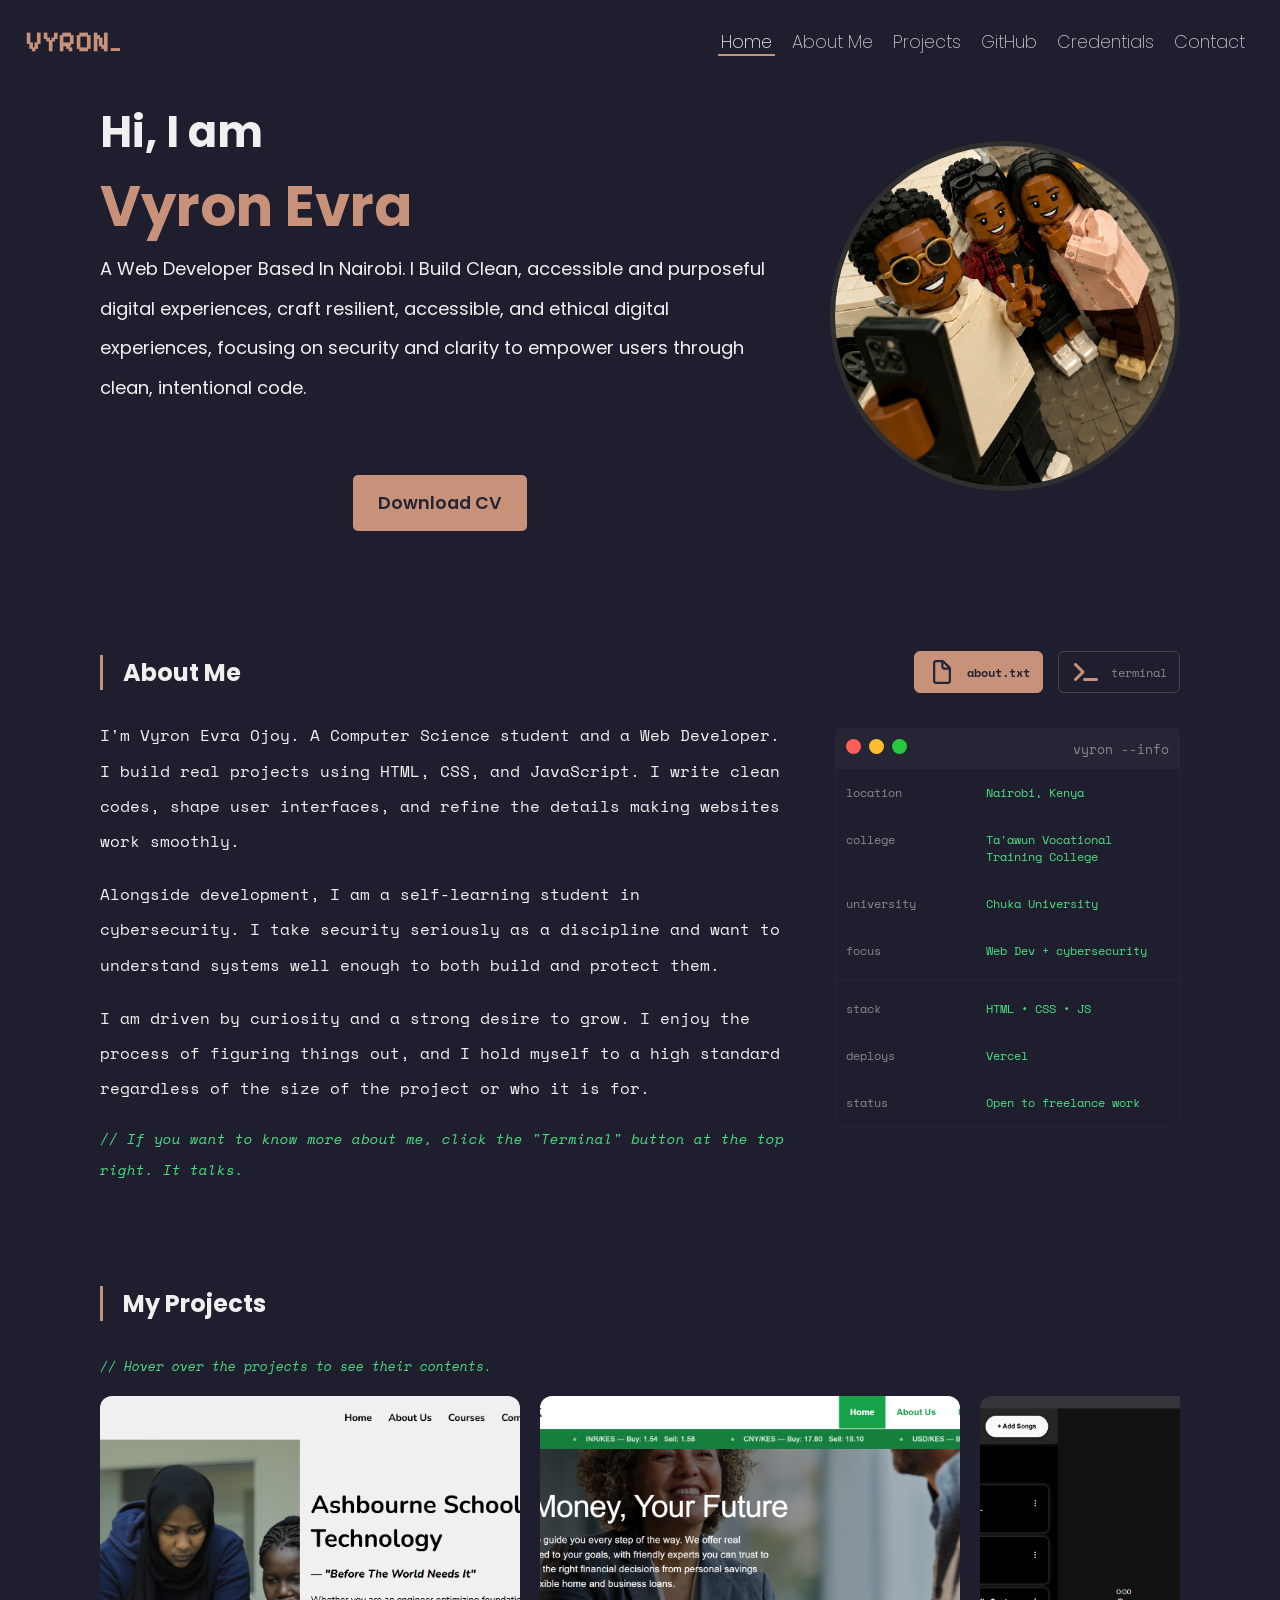
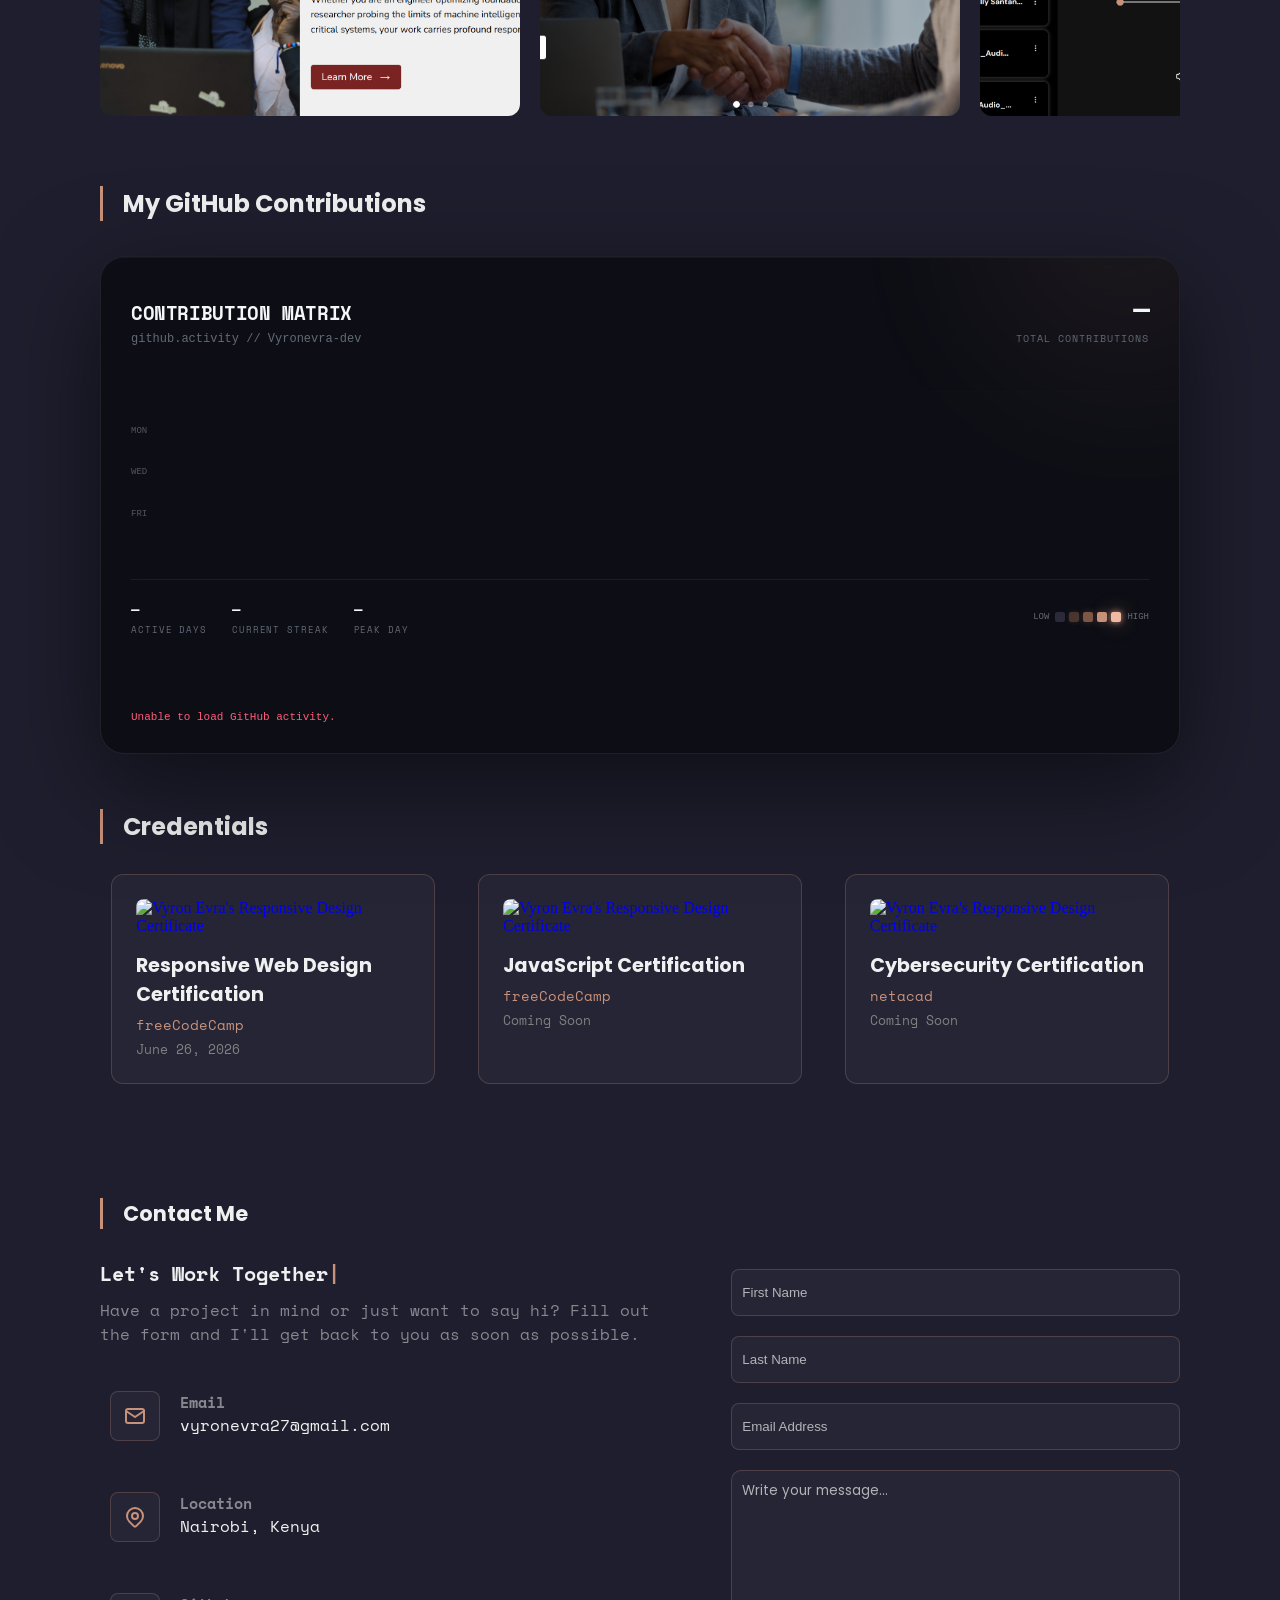
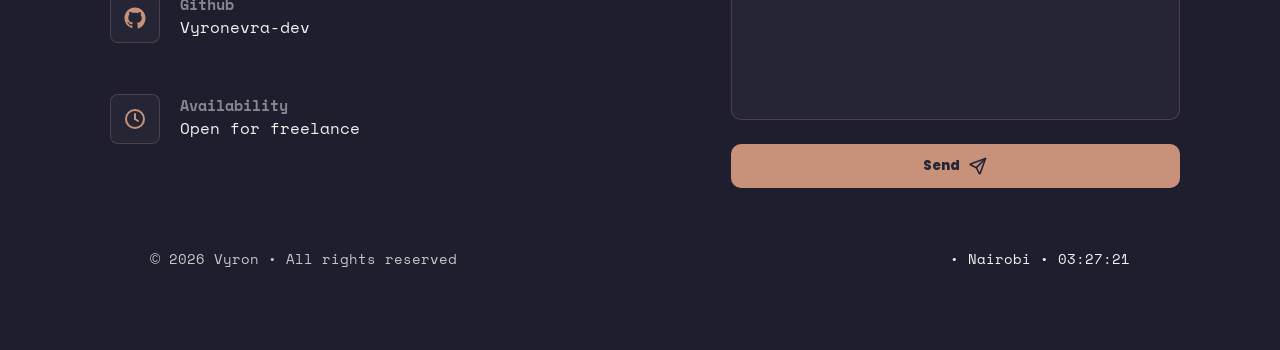
==== index.html @ bd8bfc99 "feat: added image for seed" ====
<!DOCTYPE html>
<html lang="en">
<head>
    <meta charset="UTF-8">
    <meta name="viewport" content="width=device-width, initial-scale=1.0">
    <meta name="description" content="Vyron Evra - Web Developer Based In Nairobi. I Build Clean, accessible and purposeful digital experiences.">
    <meta name="author" content="Vyron Evra">
    <title>VYRON EVRA OJOY</title>
    <link rel="stylesheet" href="styles.css">
    <link rel="stylesheet" href="https://fonts.googleapis.com/css2?family=Inter:wght@400;700&family=Poppins:wght@400;600;700&display=swap">
    <link rel="stylesheet" href="https://fonts.googleapis.com/css2?family=Inter:ital,opsz,wght@0,14..32,100..900;1,14..32,100..900&display=swap">
    <link rel="preconnect" href="https://fonts.googleapis.com">
    <link rel="preconnect" href="https://fonts.gstatic.com" crossorigin>
    <link href="https://fonts.googleapis.com/css2?family=Space+Mono:ital,wght@0,400;0,700;1,400;1,700&display=swap" rel="stylesheet">
    <link rel="preconnect" href="https://fonts.googleapis.com">
    <link rel="preconnect" href="https://fonts.gstatic.com" crossorigin>
    <link href="https://fonts.googleapis.com/css2?family=Montez&display=swap" rel="stylesheet">
    <link rel="preconnect" href="https://fonts.googleapis.com">
    <link rel="preconnect" href="https://fonts.gstatic.com" crossorigin>
    <link href="https://fonts.googleapis.com/css2?family=Pixelify+Sans:wght@400..700&display=swap" rel="stylesheet">

    <!-- Favicon.io image -->
    <link rel="apple-touch-icon" sizes="180x180" href="/apple-touch-icon.png">
    <link rel="icon" type="image/png" sizes="32x32" href="favicon-32x32.png">
    <link rel="icon" type="image/png" sizes="16x16" href="favicon-16x16.png">
    <link rel="manifest" href="/site.webmanifest">

    <!-- Top Bar color for moblie phones -->
    <meta name="theme-color" content="#1e1e2e">
    <meta name="msapplication-navbutton-color" content="#1e1e2e">
    <meta name="apple-mobile-web-app-capable" content="yes">
    <meta name="apple-mobile-web-app-status-bar-style" content="black">

    <!--Cards Previews-->
    <meta name="twitter:card" content="summary_large_image">
    <meta name="twitter:title" content="VYRON EVRA OJOY">
    <meta name="twitter:description" content="Vyron Evra Ojoy - Web Developer Based In Nairobi. I Build Clean, accessible and purposeful digital experiences.">
    <meta name="twitter:image" content="images/TWITTER_CARD.png">
    <meta property="og:title" content="VYRON EVRA OJOY">
    <meta property="og:description" content="Vyron Evra Ojoy - Web Developer Based In Nairobi. I Build Clean, accessible and purposeful digital experiences.">
    <meta property="og:image" content="images/TWITTER_CARD.png">
    <meta property="og:url" content="https://vyronevra.vercel.app">
    
    <!--Google Search Console-->
    <meta name="google-site-verification" content="yEJsl1r-T3qTux6mqNnXMrzdMZJDlEPQ63ahXtO_w8s" />
</head>
<body>

    <div id="loader">
        <div class="spinner"></div>
    </div>

    <!-- Toast Notification -->
    <div class="toast" id="toast">
        <span id="toastMsg">Message sent!</span>
    </div>

    <div class="cursor-ring" id="cursorRing"></div>

    <header>
        <div class="nav">
            <div class="left">
            <h1>Vyron<span>_</span></h1>
            </div>
            
            <button type="button" class="burger" id="burger" aria-label="Toggle navigation" aria-expanded="false">
                <span></span>
                <span></span>
                <span></span>
            </button>

            <div class="right">
            <ul class="nav-links" id="navLinks">
                <li><a href="#home" draggable="false">Home</a></li>
                <li><a href="#about" draggable="false">About Me</a></li>
                <li><a href="#projects" draggable="false">Projects</a></li>
                <li><a href="#github-contribution" draggable="false">GitHub</a></li>
                <li><a href="#certificates" draggable="false">Credentials</a></li>
                <li><a href="#contact" draggable="false">Contact</a></li>
            </ul>
            </div>
        </div>
    </header>

    <section id="home">
        <div class="hero">
            <div>
                <h2>Hi, I am <br><span>Vyron Evra</span></h2>
                <p>A Web Developer Based In Nairobi. I Build Clean, accessible and purposeful digital experiences, craft resilient, accessible, and ethical digital experiences, focusing on security and clarity to empower users through clean, intentional code.</p>
                <a href="vyronevraCV.pdf" download="vyronevraCV" class="hero-button">Download CV</a>
            </div>

            <div>
                <img src="images/LEGO_PFP.png" alt="Vyron Evra" draggable="false">
            </div>
        </div>
    </section>

    <section id="about">

        <div class="about-top">
            <h2>About Me</h2>
            <div class="about-tabs">
                <button class="tab-btn active" onclick="switchView('txt', this)"><svg xmlns="http://www.w3.org/2000/svg" viewBox="0 0 640 640"><!--!Font Awesome Free v7.3.1 by @fontawesome - https://fontawesome.com License - https://fontawesome.com/license/free Copyright 2026 Fonticons, Inc.--><path fill="#f0f0f0" d="M304 112L192 112C183.2 112 176 119.2 176 128L176 512C176 520.8 183.2 528 192 528L448 528C456.8 528 464 520.8 464 512L464 272L376 272C336.2 272 304 239.8 304 200L304 112zM444.1 224L352 131.9L352 200C352 213.3 362.7 224 376 224L444.1 224zM128 128C128 92.7 156.7 64 192 64L325.5 64C342.5 64 358.8 70.7 370.8 82.7L493.3 205.3C505.3 217.3 512 233.6 512 250.6L512 512C512 547.3 483.3 576 448 576L192 576C156.7 576 128 547.3 128 512L128 128z"/></svg><span>about.txt</span></button>
                <button class="tab-btn" onclick="switchView('terminal', this)"><svg xmlns="http://www.w3.org/2000/svg" viewBox="0 0 640 640"><path fill="#f0f0f0" d="M73.4 182.6C60.9 170.1 60.9 149.8 73.4 137.3C85.9 124.8 106.2 124.8 118.7 137.3L278.7 297.3C291.2 309.8 291.2 330.1 278.7 342.6L118.7 502.6C106.2 515.1 85.9 515.1 73.4 502.6C60.9 490.1 60.9 469.8 73.4 457.3L210.7 320L73.4 182.6zM288 448L544 448C561.7 448 576 462.3 576 480C576 497.7 561.7 512 544 512L288 512C270.3 512 256 497.7 256 480C256 462.3 270.3 448 288 448z"/></svg><span>terminal</span></button>
            </div>
        </div>

        <div class="about-wrap">
            <div class="panel" id="txt">
                <p>I'm Vyron Evra Ojoy. A Computer Science student and a Web Developer. I build real projects using HTML, CSS, and JavaScript. I write clean codes, shape user interfaces, and refine the details making websites work smoothly.</p>
                <br>
                <p>Alongside development, I am a self-learning student in cybersecurity. I take security seriously as a discipline and want to understand systems well enough to both build and protect them.</p>
                <br>
                <p>I am driven by curiosity and a strong desire to grow. I enjoy the process of figuring things out, and I hold myself to a high standard regardless of the size of the project or who it is for.</p>
                <br>
                <p class="terminal-advert">// If you want to know more about me, click the "Terminal" button at the top right. It talks.</p>
            </div>
            
            <div class="panel hidden" id="terminal">
                <div class="terminal-head">
                    <div class="terminal-apple-navigator">
                        <span></span>
                        <span></span>
                        <span></span>
                    </div>
                    <div class="terminal-name">
                        <span>--vyron@nairobi</span>
                    </div>
                </div>
                <div class="terminal-body">
                    <p class="term-welcome">Welcome to vyron@nairobi ~</p>
                    <p class="term-hint">Type 'help' to see available commands.</p>
                    <div id="term-output"></div>
                    <div class="term-input-row">
                        <span class="term-prompt">vyron@nairobi ~ $</span>
                        <input type="text" id="termInput" autocomplete="off" spellcheck="false" />
                    </div>
                </div>
            </div>

            <div class="about-window">
        
                <div class="about-header">
                    <div class="about-apple-navigator">
                        <span></span>
                        <span></span>
                        <span></span>
                    </div>
                    <div class="about-header-txt">
                        <span>vyron --info</span>
                    </div>
                </div>

                <div class="about-table">
                    <div class="row">
                        <span class="label">location</span>
                        <span class="value">Nairobi, Kenya</span>
                    </div>

                    <div class="row">
                        <span class="label">college</span>
                        <span class="value">Ta'awun Vocational Training College</span>
                    </div>

                    <div class="row">
                        <span class="label">university</span>
                        <span class="value">Chuka University</span>
                    </div>

                    <div class="row">
                        <span class="label">focus</span>
                        <span class="value">Web Dev + cybersecurity</span>
                    </div>

                    <div class="row">
                        <span class="label">stack</span>
                        <span class="value">HTML • CSS • JS </span>
                    </div>

                    <div class="row">
                        <span class="label">deploys</span>
                        <span class="value">Vercel</span>
                    </div>

                    <div class="row">
                        <span class="label">status</span>
                        <span class="value">Open to freelance work</span>
                    </div>
            
            </div>
        </div>
        </div>
    </section>

    <section id="projects">
        <h2>My Projects</h2>
        <p id="mobiles-show">// Scroll horizontally to see more projects.</p>
        <p id="desktop-msg">// Hover over the projects to see their contents.</p>

        <div class="marquee-wrapper">
            <div class="marquee-track">
                <div class="project-card">
                    <img src="images/ASHBOURNE.png" alt="Asbhourne School of Technology" loading="lazy">
                    <div class="project-overlay">
                        <h3>Asbhourne School of Technology</h3>
                        <p>Built a fictional academia site with timeline components and responsive layouts.</p>
                        <div class="project-link">
                            <a href="https://ashbourneschool.vercel.app/" target="_blank" rel="noopener noreferrer"><span>Live Project</span><svg xmlns="http://www.w3.org/2000/svg" viewBox="0 0 120 60" fill="none" stroke="#252535" stroke-width="9" stroke-linecap="round" stroke-linejoin="round"><path d="M48 10H32a22 22 0 0 0 0 44h16"/><path d="M72 10h16a22 22 0 0 1 0 44H72"/><path d="M40 30h40"/></svg></a>
                            <a href="https://github.com/Vyronevra-dev/Ashbourne-School-of-Technology"><span>GitHub Repo</span><svg xmlns="http://www.w3.org/2000/svg" viewBox="0 0 24 24" fill="#C8917A" aria-hidden="true" ><path d="M12 .5C5.65.5.5 5.65.5 12A11.5 11.5 0 0 0 8.37 22.92c.58.11.79-.25.79-.56v-2.17c-3.2.7-3.87-1.36-3.87-1.36-.52-1.33-1.28-1.68-1.28-1.68-1.05-.72.08-.71.08-.71 1.16.08 1.77 1.19 1.77 1.19 1.03 1.77 2.7 1.26 3.36.96.1-.75.4-1.26.73-1.55-2.55-.29-5.23-1.28-5.23-5.69 0-1.26.45-2.29 1.19-3.1-.12-.29-.52-1.47.11-3.07 0 0 .97-.31 3.17 1.18A10.98 10.98 0 0 1 12 6.35c.98 0 1.97.13 2.89.39 2.2-1.49 3.17-1.18 3.17-1.18.63 1.6.23 2.78.11 3.07.74.81 1.19 1.84 1.19 3.1 0 4.42-2.69 5.4-5.25 5.68.41.36.78 1.08.78 2.18v3.23c0 .31.21.68.8.56A11.5 11.5 0 0 0 23.5 12C23.5 5.65 18.35.5 12 .5Z"/></svg></a>
                        </div>
                    </div>
                </div>

                <div class="project-card">
                    <img src="images/MJAMAA-BANK.png" alt="Mjamaa Bank" loading="lazy">
                    <div class="project-overlay">
                        <h3>Mjamaa Bank</h3>
                        <p>Built a fictional official bank website with modern layouts and multi-pages.</p>
                        <div class="project-link">
                            <a href="https://mjamaa-bank.vercel.app/" target="_blank" rel="noopener noreferrer"><span>Live Project</span><svg xmlns="http://www.w3.org/2000/svg" viewBox="0 0 120 60" fill="none" stroke="#252535" stroke-width="9" stroke-linecap="round" stroke-linejoin="round"><path d="M48 10H32a22 22 0 0 0 0 44h16"/><path d="M72 10h16a22 22 0 0 1 0 44H72"/><path d="M40 30h40"/></svg></a>
                            <a href="https://github.com/Vyronevra-dev/mjamaa-bank"><span>GitHub Repo</span><svg xmlns="http://www.w3.org/2000/svg" viewBox="0 0 24 24" fill="#C8917A" aria-hidden="true" ><path d="M12 .5C5.65.5.5 5.65.5 12A11.5 11.5 0 0 0 8.37 22.92c.58.11.79-.25.79-.56v-2.17c-3.2.7-3.87-1.36-3.87-1.36-.52-1.33-1.28-1.68-1.28-1.68-1.05-.72.08-.71.08-.71 1.16.08 1.77 1.19 1.77 1.19 1.03 1.77 2.7 1.26 3.36.96.1-.75.4-1.26.73-1.55-2.55-.29-5.23-1.28-5.23-5.69 0-1.26.45-2.29 1.19-3.1-.12-.29-.52-1.47.11-3.07 0 0 .97-.31 3.17 1.18A10.98 10.98 0 0 1 12 6.35c.98 0 1.97.13 2.89.39 2.2-1.49 3.17-1.18 3.17-1.18.63 1.6.23 2.78.11 3.07.74.81 1.19 1.84 1.19 3.1 0 4.42-2.69 5.4-5.25 5.68.41.36.78 1.08.78 2.18v3.23c0 .31.21.68.8.56A11.5 11.5 0 0 0 23.5 12C23.5 5.65 18.35.5 12 .5Z"/></svg></a>
                        </div>
                    </div>
                </div>

                <div class="project-card">
                    <img src="images/MELOFLIX.png" alt="Meloflix Music App" loading="lazy">
                    <div class="project-overlay">
                        <h3>Meloflix Music App</h3>
                        <p>Build a PWA music app that gets songs locally in your device and plays them.</p>
                        <div class="project-link">
                            <a href="https://meloflix.vercel.app/" target="_blank" rel="noopener noreferrer"><span>Live Project</span><svg xmlns="http://www.w3.org/2000/svg" viewBox="0 0 120 60" fill="none" stroke="#252535" stroke-width="9" stroke-linecap="round" stroke-linejoin="round"><path d="M48 10H32a22 22 0 0 0 0 44h16"/><path d="M72 10h16a22 22 0 0 1 0 44H72"/><path d="M40 30h40"/></svg></a>
                            <a href="https://github.com/Vyronevra-dev/meloflix"><span>GitHub Repo</span><svg xmlns="http://www.w3.org/2000/svg" viewBox="0 0 24 24" fill="#C8917A" aria-hidden="true" ><path d="M12 .5C5.65.5.5 5.65.5 12A11.5 11.5 0 0 0 8.37 22.92c.58.11.79-.25.79-.56v-2.17c-3.2.7-3.87-1.36-3.87-1.36-.52-1.33-1.28-1.68-1.28-1.68-1.05-.72.08-.71.08-.71 1.16.08 1.77 1.19 1.77 1.19 1.03 1.77 2.7 1.26 3.36.96.1-.75.4-1.26.73-1.55-2.55-.29-5.23-1.28-5.23-5.69 0-1.26.45-2.29 1.19-3.1-.12-.29-.52-1.47.11-3.07 0 0 .97-.31 3.17 1.18A10.98 10.98 0 0 1 12 6.35c.98 0 1.97.13 2.89.39 2.2-1.49 3.17-1.18 3.17-1.18.63 1.6.23 2.78.11 3.07.74.81 1.19 1.84 1.19 3.1 0 4.42-2.69 5.4-5.25 5.68.41.36.78 1.08.78 2.18v3.23c0 .31.21.68.8.56A11.5 11.5 0 0 0 23.5 12C23.5 5.65 18.35.5 12 .5Z"/></svg></a>
                        </div>
                    </div>
                </div>

                
                <div class="project-card">
                    <img src="images/ELLINGTONS.png" alt="Ellington's Motors" loading="lazy">
                    <div class="project-overlay">
                        <h3>Ellington's Motors</h3>
                        <p>Designed a multi-paged luxury automotive UI focused on premium feel and clean navigation.</p>
                        <div class="project-link">
                            <a href="https://ellingtons-motors.vercel.app/" target="_blank" rel="noopener noreferrer"><span>Live Project</span><svg xmlns="http://www.w3.org/2000/svg" viewBox="0 0 120 60" fill="none" stroke="#252535" stroke-width="9" stroke-linecap="round" stroke-linejoin="round"><path d="M48 10H32a22 22 0 0 0 0 44h16"/><path d="M72 10h16a22 22 0 0 1 0 44H72"/><path d="M40 30h40"/></svg></a>
                            <a href="https://github.com/Vyronevra-dev/Ellingtons-motors"><span>GitHub Repo</span><svg xmlns="http://www.w3.org/2000/svg" viewBox="0 0 24 24" fill="#C8917A" aria-hidden="true" ><path d="M12 .5C5.65.5.5 5.65.5 12A11.5 11.5 0 0 0 8.37 22.92c.58.11.79-.25.79-.56v-2.17c-3.2.7-3.87-1.36-3.87-1.36-.52-1.33-1.28-1.68-1.28-1.68-1.05-.72.08-.71.08-.71 1.16.08 1.77 1.19 1.77 1.19 1.03 1.77 2.7 1.26 3.36.96.1-.75.4-1.26.73-1.55-2.55-.29-5.23-1.28-5.23-5.69 0-1.26.45-2.29 1.19-3.1-.12-.29-.52-1.47.11-3.07 0 0 .97-.31 3.17 1.18A10.98 10.98 0 0 1 12 6.35c.98 0 1.97.13 2.89.39 2.2-1.49 3.17-1.18 3.17-1.18.63 1.6.23 2.78.11 3.07.74.81 1.19 1.84 1.19 3.1 0 4.42-2.69 5.4-5.25 5.68.41.36.78 1.08.78 2.18v3.23c0 .31.21.68.8.56A11.5 11.5 0 0 0 23.5 12C23.5 5.65 18.35.5 12 .5Z"/></svg></a>
                        </div>
                    </div>
                </div>
                
                <div class="project-card">
                    <img src="images/CODE-PANDA.png" alt="CodePanda Login Page" loading="lazy">
                    <div class="project-overlay">
                        <h3>CodePanda Login Page</h3>
                        <p>Built an auth flow UI with form validation and clean component structure.</p>
                        <div class="project-link">
                            <a href="https://codepanda-xi.vercel.app/" target="_blank" rel="noopener noreferrer"><span>Live Project</span><svg xmlns="http://www.w3.org/2000/svg" viewBox="0 0 120 60" fill="none" stroke="#252535" stroke-width="9" stroke-linecap="round" stroke-linejoin="round"><path d="M48 10H32a22 22 0 0 0 0 44h16"/><path d="M72 10h16a22 22 0 0 1 0 44H72"/><path d="M40 30h40"/></svg></a>
                            <a href="https://github.com/Vyronevra-dev/CodePanda"><span>GitHub Repo</span><svg xmlns="http://www.w3.org/2000/svg" viewBox="0 0 24 24" fill="#C8917A" aria-hidden="true" ><path d="M12 .5C5.65.5.5 5.65.5 12A11.5 11.5 0 0 0 8.37 22.92c.58.11.79-.25.79-.56v-2.17c-3.2.7-3.87-1.36-3.87-1.36-.52-1.33-1.28-1.68-1.28-1.68-1.05-.72.08-.71.08-.71 1.16.08 1.77 1.19 1.77 1.19 1.03 1.77 2.7 1.26 3.36.96.1-.75.4-1.26.73-1.55-2.55-.29-5.23-1.28-5.23-5.69 0-1.26.45-2.29 1.19-3.1-.12-.29-.52-1.47.11-3.07 0 0 .97-.31 3.17 1.18A10.98 10.98 0 0 1 12 6.35c.98 0 1.97.13 2.89.39 2.2-1.49 3.17-1.18 3.17-1.18.63 1.6.23 2.78.11 3.07.74.81 1.19 1.84 1.19 3.1 0 4.42-2.69 5.4-5.25 5.68.41.36.78 1.08.78 2.18v3.23c0 .31.21.68.8.56A11.5 11.5 0 0 0 23.5 12C23.5 5.65 18.35.5 12 .5Z"/></svg></a>
                        </div>
                    </div>
                </div>
                
                <div class="project-card">
                    <img src="images/SEED-INITIATIVE.png" alt="Seed Initiative" loading="lazy">
                    <div class="project-overlay">
                        <h3>Seed Initiative</h3>
                        <p>Building a responsive platform for a youth initiative focused on community engagement.</p>
                        <div class="project-link">
                            <a href="https://seedinitiative.vercel.app/" target="_blank" rel="noopener noreferrer"><span>Live Project</span><svg xmlns="http://www.w3.org/2000/svg" viewBox="0 0 120 60" fill="none" stroke="#252535" stroke-width="9" stroke-linecap="round" stroke-linejoin="round"><path d="M48 10H32a22 22 0 0 0 0 44h16"/><path d="M72 10h16a22 22 0 0 1 0 44H72"/><path d="M40 30h40"/></svg></a>
                            <a href="https://github.com/Vyronevra-dev/Seed-Initiative"><span>GitHub Repo</span><svg xmlns="http://www.w3.org/2000/svg" viewBox="0 0 24 24" fill="#C8917A" aria-hidden="true" ><path d="M12 .5C5.65.5.5 5.65.5 12A11.5 11.5 0 0 0 8.37 22.92c.58.11.79-.25.79-.56v-2.17c-3.2.7-3.87-1.36-3.87-1.36-.52-1.33-1.28-1.68-1.28-1.68-1.05-.72.08-.71.08-.71 1.16.08 1.77 1.19 1.77 1.19 1.03 1.77 2.7 1.26 3.36.96.1-.75.4-1.26.73-1.55-2.55-.29-5.23-1.28-5.23-5.69 0-1.26.45-2.29 1.19-3.1-.12-.29-.52-1.47.11-3.07 0 0 .97-.31 3.17 1.18A10.98 10.98 0 0 1 12 6.35c.98 0 1.97.13 2.89.39 2.2-1.49 3.17-1.18 3.17-1.18.63 1.6.23 2.78.11 3.07.74.81 1.19 1.84 1.19 3.1 0 4.42-2.69 5.4-5.25 5.68.41.36.78 1.08.78 2.18v3.23c0 .31.21.68.8.56A11.5 11.5 0 0 0 23.5 12C23.5 5.65 18.35.5 12 .5Z"/></svg></a>
                        </div>
                    </div>
                </div>
                
                <div class="project-card">
                    <img src="images/MAMA-NJERI.png" alt="Mama Njeri's Kitchen" loading="lazy">
                    <div class="project-overlay">
                        <h3>Mama Njeri's Kitchen</h3>
                        <p>Built a fictional food site with menu components and responsive layouts.</p>
                        <div class="project-link">
                            <a href="https://mama-njeri-kitchen.vercel.app/" target="_blank" rel="noopener noreferrer"><span>Live Project</span><svg xmlns="http://www.w3.org/2000/svg" viewBox="0 0 120 60" fill="none" stroke="#252535" stroke-width="9" stroke-linecap="round" stroke-linejoin="round"><path d="M48 10H32a22 22 0 0 0 0 44h16"/><path d="M72 10h16a22 22 0 0 1 0 44H72"/><path d="M40 30h40"/></svg></a>
                            <a href="https://github.com/Vyronevra-dev/mama-njeri-kitchen"><span>GitHub Repo</span><svg xmlns="http://www.w3.org/2000/svg" viewBox="0 0 24 24" fill="#C8917A" aria-hidden="true" ><path d="M12 .5C5.65.5.5 5.65.5 12A11.5 11.5 0 0 0 8.37 22.92c.58.11.79-.25.79-.56v-2.17c-3.2.7-3.87-1.36-3.87-1.36-.52-1.33-1.28-1.68-1.28-1.68-1.05-.72.08-.71.08-.71 1.16.08 1.77 1.19 1.77 1.19 1.03 1.77 2.7 1.26 3.36.96.1-.75.4-1.26.73-1.55-2.55-.29-5.23-1.28-5.23-5.69 0-1.26.45-2.29 1.19-3.1-.12-.29-.52-1.47.11-3.07 0 0 .97-.31 3.17 1.18A10.98 10.98 0 0 1 12 6.35c.98 0 1.97.13 2.89.39 2.2-1.49 3.17-1.18 3.17-1.18.63 1.6.23 2.78.11 3.07.74.81 1.19 1.84 1.19 3.1 0 4.42-2.69 5.4-5.25 5.68.41.36.78 1.08.78 2.18v3.23c0 .31.21.68.8.56A11.5 11.5 0 0 0 23.5 12C23.5 5.65 18.35.5 12 .5Z"/></svg></a>
                        </div>
                    </div>
                </div>
                
                <!--REPEATED FOR AN INFINITE LOOP-->
                <div class="project-card show-desktops">
                    <img src="images/ASHBOURNE.png" alt="Ashbourne School of Technology" loading="lazy">
                    <div class="project-overlay">
                        <h3>Ashbourne School of Technology</h3>
                        <p>Built a fictional academia site with timeline components and responsive layouts.</p>
                        <div class="project-link">
                            <a href="https://ashbourneschool.vercel.app/" target="_blank" rel="noopener noreferrer"><span>Live Project</span><svg xmlns="http://www.w3.org/2000/svg" viewBox="0 0 120 60" fill="none" stroke="#252535" stroke-width="9" stroke-linecap="round" stroke-linejoin="round"><path d="M48 10H32a22 22 0 0 0 0 44h16"/><path d="M72 10h16a22 22 0 0 1 0 44H72"/><path d="M40 30h40"/></svg></a>
                            <a href="https://github.com/Vyronevra-dev/Ashbourne-School-of-Technology"><span>GitHub Repo</span><svg xmlns="http://www.w3.org/2000/svg" viewBox="0 0 24 24" fill="#C8917A" aria-hidden="true" ><path d="M12 .5C5.65.5.5 5.65.5 12A11.5 11.5 0 0 0 8.37 22.92c.58.11.79-.25.79-.56v-2.17c-3.2.7-3.87-1.36-3.87-1.36-.52-1.33-1.28-1.68-1.28-1.68-1.05-.72.08-.71.08-.71 1.16.08 1.77 1.19 1.77 1.19 1.03 1.77 2.7 1.26 3.36.96.1-.75.4-1.26.73-1.55-2.55-.29-5.23-1.28-5.23-5.69 0-1.26.45-2.29 1.19-3.1-.12-.29-.52-1.47.11-3.07 0 0 .97-.31 3.17 1.18A10.98 10.98 0 0 1 12 6.35c.98 0 1.97.13 2.89.39 2.2-1.49 3.17-1.18 3.17-1.18.63 1.6.23 2.78.11 3.07.74.81 1.19 1.84 1.19 3.1 0 4.42-2.69 5.4-5.25 5.68.41.36.78 1.08.78 2.18v3.23c0 .31.21.68.8.56A11.5 11.5 0 0 0 23.5 12C23.5 5.65 18.35.5 12 .5Z"/></svg></a>
                        </div>
                    </div>
                </div>

                <div class="project-card show-desktops">
                    <img src="images/MJAMAA-BANK.png" alt="Mjamaa Bank" loading="lazy">
                    <div class="project-overlay">
                        <h3>Mjamaa Bank</h3>
                        <p>Built a fictional official bank website with modern layouts and multi-pages.</p>
                        <div class="project-link">
                            <a href="https://mjamaa-bank.vercel.app/" target="_blank" rel="noopener noreferrer"><span>Live Project</span><svg xmlns="http://www.w3.org/2000/svg" viewBox="0 0 120 60" fill="none" stroke="#252535" stroke-width="9" stroke-linecap="round" stroke-linejoin="round"><path d="M48 10H32a22 22 0 0 0 0 44h16"/><path d="M72 10h16a22 22 0 0 1 0 44H72"/><path d="M40 30h40"/></svg></a>
                            <a href="https://github.com/Vyronevra-dev/mjamaa-bank"><span>GitHub Repo</span><svg xmlns="http://www.w3.org/2000/svg" viewBox="0 0 24 24" fill="#C8917A" aria-hidden="true" ><path d="M12 .5C5.65.5.5 5.65.5 12A11.5 11.5 0 0 0 8.37 22.92c.58.11.79-.25.79-.56v-2.17c-3.2.7-3.87-1.36-3.87-1.36-.52-1.33-1.28-1.68-1.28-1.68-1.05-.72.08-.71.08-.71 1.16.08 1.77 1.19 1.77 1.19 1.03 1.77 2.7 1.26 3.36.96.1-.75.4-1.26.73-1.55-2.55-.29-5.23-1.28-5.23-5.69 0-1.26.45-2.29 1.19-3.1-.12-.29-.52-1.47.11-3.07 0 0 .97-.31 3.17 1.18A10.98 10.98 0 0 1 12 6.35c.98 0 1.97.13 2.89.39 2.2-1.49 3.17-1.18 3.17-1.18.63 1.6.23 2.78.11 3.07.74.81 1.19 1.84 1.19 3.1 0 4.42-2.69 5.4-5.25 5.68.41.36.78 1.08.78 2.18v3.23c0 .31.21.68.8.56A11.5 11.5 0 0 0 23.5 12C23.5 5.65 18.35.5 12 .5Z"/></svg></a>
                        </div>
                    </div>
                </div>

                <div class="project-card show-desktops">
                    <img src="images/MELOFLIX.png" alt="Meloflix Music App" loading="lazy">
                    <div class="project-overlay">
                        <h3>Meloflix Music App</h3>
                        <p>Build a PWA music app that gets songs locally in your device and plays them.</p>
                        <div class="project-link">
                            <a href="https://meloflix.vercel.app/" target="_blank" rel="noopener noreferrer"><span>Live Project</span><svg xmlns="http://www.w3.org/2000/svg" viewBox="0 0 120 60" fill="none" stroke="#252535" stroke-width="9" stroke-linecap="round" stroke-linejoin="round"><path d="M48 10H32a22 22 0 0 0 0 44h16"/><path d="M72 10h16a22 22 0 0 1 0 44H72"/><path d="M40 30h40"/></svg></a>
                            <a href="https://github.com/Vyronevra-dev/meloflix"><span>GitHub Repo</span><svg xmlns="http://www.w3.org/2000/svg" viewBox="0 0 24 24" fill="#C8917A" aria-hidden="true" ><path d="M12 .5C5.65.5.5 5.65.5 12A11.5 11.5 0 0 0 8.37 22.92c.58.11.79-.25.79-.56v-2.17c-3.2.7-3.87-1.36-3.87-1.36-.52-1.33-1.28-1.68-1.28-1.68-1.05-.72.08-.71.08-.71 1.16.08 1.77 1.19 1.77 1.19 1.03 1.77 2.7 1.26 3.36.96.1-.75.4-1.26.73-1.55-2.55-.29-5.23-1.28-5.23-5.69 0-1.26.45-2.29 1.19-3.1-.12-.29-.52-1.47.11-3.07 0 0 .97-.31 3.17 1.18A10.98 10.98 0 0 1 12 6.35c.98 0 1.97.13 2.89.39 2.2-1.49 3.17-1.18 3.17-1.18.63 1.6.23 2.78.11 3.07.74.81 1.19 1.84 1.19 3.1 0 4.42-2.69 5.4-5.25 5.68.41.36.78 1.08.78 2.18v3.23c0 .31.21.68.8.56A11.5 11.5 0 0 0 23.5 12C23.5 5.65 18.35.5 12 .5Z"/></svg></a>
                        </div>
                    </div>
                </div>

                <div class="project-card show-desktops">
                    <img src="images/ELLINGTONS.png" alt="Ellington's Motors" loading="lazy">
                    <div class="project-overlay">
                        <h3>Ellington's Motors</h3>
                        <p>Designed a multi-paged luxury automotive UI focused on premium feel and clean navigation.</p>
                        <div class="project-link">
                            <a href="https://ellingtons-motors.vercel.app/" target="_blank" rel="noopener noreferrer"><span>Live Project</span><svg xmlns="http://www.w3.org/2000/svg" viewBox="0 0 120 60" fill="none" stroke="#252535" stroke-width="9" stroke-linecap="round" stroke-linejoin="round"><path d="M48 10H32a22 22 0 0 0 0 44h16"/><path d="M72 10h16a22 22 0 0 1 0 44H72"/><path d="M40 30h40"/></svg></a>
                            <a href="https://github.com/Vyronevra-dev/Ellingtons-motors"><span>GitHub Repo</span><svg xmlns="http://www.w3.org/2000/svg" viewBox="0 0 24 24" fill="#C8917A" aria-hidden="true" ><path d="M12 .5C5.65.5.5 5.65.5 12A11.5 11.5 0 0 0 8.37 22.92c.58.11.79-.25.79-.56v-2.17c-3.2.7-3.87-1.36-3.87-1.36-.52-1.33-1.28-1.68-1.28-1.68-1.05-.72.08-.71.08-.71 1.16.08 1.77 1.19 1.77 1.19 1.03 1.77 2.7 1.26 3.36.96.1-.75.4-1.26.73-1.55-2.55-.29-5.23-1.28-5.23-5.69 0-1.26.45-2.29 1.19-3.1-.12-.29-.52-1.47.11-3.07 0 0 .97-.31 3.17 1.18A10.98 10.98 0 0 1 12 6.35c.98 0 1.97.13 2.89.39 2.2-1.49 3.17-1.18 3.17-1.18.63 1.6.23 2.78.11 3.07.74.81 1.19 1.84 1.19 3.1 0 4.42-2.69 5.4-5.25 5.68.41.36.78 1.08.78 2.18v3.23c0 .31.21.68.8.56A11.5 11.5 0 0 0 23.5 12C23.5 5.65 18.35.5 12 .5Z"/></svg></a>
                        </div>
                    </div>
                </div>
                
                <div class="project-card show-desktops">
                    <img src="images/CODE-PANDA.png" alt="CodePanda Login Page" loading="lazy">
                    <div class="project-overlay">
                        <h3>CodePanda Login Page</h3>
                        <p>Built an auth flow UI with form validation and clean component structure.</p>
                        <div class="project-link">
                            <a href="https://codepanda-xi.vercel.app/" target="_blank" rel="noopener noreferrer"><span>Live Project</span><svg xmlns="http://www.w3.org/2000/svg" viewBox="0 0 120 60" fill="none" stroke="#252535" stroke-width="9" stroke-linecap="round" stroke-linejoin="round"><path d="M48 10H32a22 22 0 0 0 0 44h16"/><path d="M72 10h16a22 22 0 0 1 0 44H72"/><path d="M40 30h40"/></svg></a>
                            <a href="https://github.com/Vyronevra-dev/CodePanda"><span>GitHub Repo</span><svg xmlns="http://www.w3.org/2000/svg" viewBox="0 0 24 24" fill="#C8917A" aria-hidden="true" ><path d="M12 .5C5.65.5.5 5.65.5 12A11.5 11.5 0 0 0 8.37 22.92c.58.11.79-.25.79-.56v-2.17c-3.2.7-3.87-1.36-3.87-1.36-.52-1.33-1.28-1.68-1.28-1.68-1.05-.72.08-.71.08-.71 1.16.08 1.77 1.19 1.77 1.19 1.03 1.77 2.7 1.26 3.36.96.1-.75.4-1.26.73-1.55-2.55-.29-5.23-1.28-5.23-5.69 0-1.26.45-2.29 1.19-3.1-.12-.29-.52-1.47.11-3.07 0 0 .97-.31 3.17 1.18A10.98 10.98 0 0 1 12 6.35c.98 0 1.97.13 2.89.39 2.2-1.49 3.17-1.18 3.17-1.18.63 1.6.23 2.78.11 3.07.74.81 1.19 1.84 1.19 3.1 0 4.42-2.69 5.4-5.25 5.68.41.36.78 1.08.78 2.18v3.23c0 .31.21.68.8.56A11.5 11.5 0 0 0 23.5 12C23.5 5.65 18.35.5 12 .5Z"/></svg></a>
                        </div>
                    </div>
                </div>
                
                <div class="project-card show-desktops">
                    <img src="images/SEED-INITIATIVE.png" alt="Seed Initiative" loading="lazy">
                    <div class="project-overlay">
                        <h3>Seed Initiative</h3>
                        <p>Building a responsive platform for a youth initiative focused on community engagement.</p>
                        <div class="project-link">
                            <a href="https://seedinitiative.vercel.app/" target="_blank" rel="noopener noreferrer"><span>Live Project</span><svg xmlns="http://www.w3.org/2000/svg" viewBox="0 0 120 60" fill="none" stroke="#252535" stroke-width="9" stroke-linecap="round" stroke-linejoin="round"><path d="M48 10H32a22 22 0 0 0 0 44h16"/><path d="M72 10h16a22 22 0 0 1 0 44H72"/><path d="M40 30h40"/></svg></a>
                            <a href="https://github.com/Vyronevra-dev/Seed-Initiative"><span>GitHub Repo</span><svg xmlns="http://www.w3.org/2000/svg" viewBox="0 0 24 24" fill="#C8917A" aria-hidden="true" ><path d="M12 .5C5.65.5.5 5.65.5 12A11.5 11.5 0 0 0 8.37 22.92c.58.11.79-.25.79-.56v-2.17c-3.2.7-3.87-1.36-3.87-1.36-.52-1.33-1.28-1.68-1.28-1.68-1.05-.72.08-.71.08-.71 1.16.08 1.77 1.19 1.77 1.19 1.03 1.77 2.7 1.26 3.36.96.1-.75.4-1.26.73-1.55-2.55-.29-5.23-1.28-5.23-5.69 0-1.26.45-2.29 1.19-3.1-.12-.29-.52-1.47.11-3.07 0 0 .97-.31 3.17 1.18A10.98 10.98 0 0 1 12 6.35c.98 0 1.97.13 2.89.39 2.2-1.49 3.17-1.18 3.17-1.18.63 1.6.23 2.78.11 3.07.74.81 1.19 1.84 1.19 3.1 0 4.42-2.69 5.4-5.25 5.68.41.36.78 1.08.78 2.18v3.23c0 .31.21.68.8.56A11.5 11.5 0 0 0 23.5 12C23.5 5.65 18.35.5 12 .5Z"/></svg></a>
                        </div>
                    </div>
                </div>
                
                <div class="project-card show-desktops">
                    <img src="images/MAMA-NJERI.png" alt="Mama Njeri's Kitchen" loading="lazy">
                    <div class="project-overlay">
                        <h3>Mama Njeri's Kitchen</h3>
                        <p>Built a fictional food site with menu components and responsive layouts.</p>
                        <div class="project-link">
                            <a href="https://mama-njeri-kitchen.vercel.app/" target="_blank" rel="noopener noreferrer"><span>Live Project</span><svg xmlns="http://www.w3.org/2000/svg" viewBox="0 0 120 60" fill="none" stroke="#252535" stroke-width="9" stroke-linecap="round" stroke-linejoin="round"><path d="M48 10H32a22 22 0 0 0 0 44h16"/><path d="M72 10h16a22 22 0 0 1 0 44H72"/><path d="M40 30h40"/></svg></a>
                            <a href="https://github.com/Vyronevra-dev/mama-njeri-kitchen"><span>GitHub Repo</span><svg xmlns="http://www.w3.org/2000/svg" viewBox="0 0 24 24" fill="#C8917A" aria-hidden="true" ><path d="M12 .5C5.65.5.5 5.65.5 12A11.5 11.5 0 0 0 8.37 22.92c.58.11.79-.25.79-.56v-2.17c-3.2.7-3.87-1.36-3.87-1.36-.52-1.33-1.28-1.68-1.28-1.68-1.05-.72.08-.71.08-.71 1.16.08 1.77 1.19 1.77 1.19 1.03 1.77 2.7 1.26 3.36.96.1-.75.4-1.26.73-1.55-2.55-.29-5.23-1.28-5.23-5.69 0-1.26.45-2.29 1.19-3.1-.12-.29-.52-1.47.11-3.07 0 0 .97-.31 3.17 1.18A10.98 10.98 0 0 1 12 6.35c.98 0 1.97.13 2.89.39 2.2-1.49 3.17-1.18 3.17-1.18.63 1.6.23 2.78.11 3.07.74.81 1.19 1.84 1.19 3.1 0 4.42-2.69 5.4-5.25 5.68.41.36.78 1.08.78 2.18v3.23c0 .31.21.68.8.56A11.5 11.5 0 0 0 23.5 12C23.5 5.65 18.35.5 12 .5Z"/></svg></a>
                        </div>
                    </div>
                </div>


            </div>
        </div>

    </section>

    <section id="github-contribution">
    <h2>My GitHub Contributions</h2>

    <div class="contribution-card">
        <header class="calendar-header">
            <div class="identity">
                <div>
                    <h3>CONTRIBUTION MATRIX</h3>
                    <p>github.activity // Vyronevra-dev</p>
                </div>
            </div>
            <div class="total">
                <strong id="total">—</strong>
                <span>total contributions</span>
            </div>
        </header>

        <div class="calendar-container">
            <div class="calendar">
                <div class="month-spacer"></div>
                <div class="months" id="months"></div>
                <div class="days">
                    <span></span><span>MON</span><span></span><span>WED</span><span></span><span>FRI</span><span></span>
                </div>
                <div class="contribution-grid" id="contributionGrid"></div>
            </div>
        </div>

        <footer class="calendar-footer">
            <div class="stats">
                <div class="stat"><strong id="activeDays">—</strong><span>active days</span></div>
                <div class="stat"><strong id="streak">—</strong><span>current streak</span></div>
                <div class="stat"><strong id="peak">—</strong><span>peak day</span></div>
            </div>
            <div class="legend">
                <span>LOW</span>
                <div class="legend-cells">
                    <span class="level-0"></span><span class="level-1"></span><span class="level-2"></span><span class="level-3"></span><span class="level-4"></span>
                </div>
                <span>HIGH</span>
            </div>
        </footer>

        <div class="error-message" id="errorMessage">Unable to load GitHub activity.</div>
    </div>
    </section>

    <section id="certificates">
        <h2>Credentials</h2>
        <div class="certificates">
            <div class="certificate">
                <a href="https://www.freecodecamp.org/certification/vyron-evra2007/responsive-web-design-v9"><img src="https://i.ibb.co/fz0JgzGc/Screenshot-2026-06-26-153617.png" alt="Vyron Evra's Responsive Design Certificate" loading="lazy"></a>
                <h3>Responsive Web Design Certification</h3>
                <p class="issuer">freeCodeCamp</p>
                <p class="date">June 26, 2026</p>
            </div>

            <div class="certificate">
                <a href="#"><img src="https://cobcertified.com/images2/coming-soon-gold-black.jpg" alt="Vyron Evra's Responsive Design Certificate" loading="lazy"></a>
                <h3>JavaScript Certification</h3>
                <p class="issuer">freeCodeCamp</p>
                <p class="date">Coming Soon</p>
            </div>

            <div class="certificate">
                <a href="#"><img src="https://cobcertified.com/images2/coming-soon-gold-black.jpg" alt="Vyron Evra's Responsive Design Certificate" loading="lazy"></a>
                <h3>Cybersecurity Certification</h3>
                <p class="issuer">netacad</p>
                <p class="date">Coming Soon</p>
            </div>
        </div>
    </section>

    <section id="contact">

        <h2>Contact Me</h2>

    <div class="contacts">
        <div class="left-contact">
            <h3 class="typewriter"></h3>
            <p>Have a project in mind or just want to say hi? Fill out the form and I'll get back to you as soon as possible.</p>
            <div class="connections">
                <span class="logo">
                    <svg xmlns="http://www.w3.org/2000/svg" width="24" height="24" viewBox="0 0 24 24" fill="none" stroke="#C8917A" stroke-width="2" stroke-linecap="round" stroke-linejoin="round" class="icon icon-tabler icons-tabler-outline icon-tabler-mail"> <path stroke="none" d="M0 0h24v24H0z" fill="none" /> <path d="M3 7a2 2 0 0 1 2 -2h14a2 2 0 0 1 2 2v10a2 2 0 0 1 -2 2h-14a2 2 0 0 1 -2 -2v-10" /> <path d="M3 7l9 6l9 -6" /> </svg>
                </span>
                <span class="logo-info">
                    <h4>Email</h4>
                    <p>vyronevra27@gmail.com</p>
                </span>
            </div>
            <div class="connections">
                <span class="logo">
                    <svg xmlns="http://www.w3.org/2000/svg" width="24" height="24" viewBox="0 0 24 24" fill="none" stroke="#C8917A" stroke-width="2" stroke-linecap="round" stroke-linejoin="round" class="icon icon-tabler icons-tabler-outline icon-tabler-map-pin"> <path stroke="none" d="M0 0h24v24H0z" fill="none" /> <path d="M9 11a3 3 0 1 0 6 0a3 3 0 0 0 -6 0" /> <path d="M17.657 16.657l-4.243 4.243a2 2 0 0 1 -2.827 0l-4.244 -4.243a8 8 0 1 1 11.314 0" /> </svg>
                </span>
                <span class="logo-info">
                    <h4>Location</h4>
                    <p>Nairobi, Kenya</p>
                </span>
            </div>
            <div class="connections">
                <span class="logo">
                    <svg class="github-connection" xmlns="http://www.w3.org/2000/svg" viewBox="0 0 24 24" fill="#C8917A" aria-hidden="true" ><path d="M12 .5C5.65.5.5 5.65.5 12A11.5 11.5 0 0 0 8.37 22.92c.58.11.79-.25.79-.56v-2.17c-3.2.7-3.87-1.36-3.87-1.36-.52-1.33-1.28-1.68-1.28-1.68-1.05-.72.08-.71.08-.71 1.16.08 1.77 1.19 1.77 1.19 1.03 1.77 2.7 1.26 3.36.96.1-.75.4-1.26.73-1.55-2.55-.29-5.23-1.28-5.23-5.69 0-1.26.45-2.29 1.19-3.1-.12-.29-.52-1.47.11-3.07 0 0 .97-.31 3.17 1.18A10.98 10.98 0 0 1 12 6.35c.98 0 1.97.13 2.89.39 2.2-1.49 3.17-1.18 3.17-1.18.63 1.6.23 2.78.11 3.07.74.81 1.19 1.84 1.19 3.1 0 4.42-2.69 5.4-5.25 5.68.41.36.78 1.08.78 2.18v3.23c0 .31.21.68.8.56A11.5 11.5 0 0 0 23.5 12C23.5 5.65 18.35.5 12 .5Z"/></svg>
                </span>
                <span class="logo-info">
                    <h4>Github</h4>
                    <p>Vyronevra-dev</p>
                </span>
            </div>
            <div class="connections">
                <span class="logo">
                    <svg xmlns="http://www.w3.org/2000/svg" width="24" height="24" viewBox="0 0 24 24" fill="none" stroke="#C8917A" stroke-width="2" stroke-linecap="round" stroke-linejoin="round" class="icon icon-tabler icons-tabler-outline icon-tabler-clock-hour-4"> <path stroke="none" d="M0 0h24v24H0z" fill="none" /> <path d="M3 12a9 9 0 1 0 18 0a9 9 0 1 0 -18 0" /> <path d="M12 12l3 2" /> <path d="M12 7v5" /> </svg>
                </span>
                <span class="logo-info">
                    <h4>Availability</h4>
                    <p>Open for freelance</p>
                </span>
            </div>
        </div>

        <div class="right-contact">
        <form id="contactForm">
            <input type="text" name="firstName" placeholder="First Name" required />

            <input type="text" name="lastName" placeholder="Last Name" required />

            <input type="email" name="email" placeholder="Email Address" required />

            <textarea name="message" placeholder="Write your message..." required></textarea>
            <button type="submit" draggable="false">
                Send
                <svg xmlns="http://www.w3.org/2000/svg" width="24" height="24" viewBox="0 0 24 24" fill="none" stroke="#252535" stroke-width="2" stroke-linecap="round" stroke-linejoin="round" class="icon icon-tabler icons-tabler-outline icon-tabler-send"> <path stroke="none" d="M0 0h24v24H0z" fill="none" /> <path d="M10 14l11 -11" /> <path d="M21 3l-6.5 18a.55 .55 0 0 1 -1 0l-3.5 -7l-7 -3.5a.55 .55 0 0 1 0 -1l18 -6.5" /> </svg>
            </button>
        </form>
        </div>
    </div>
    </section>



    <footer>
        <div class="footer">
            <span class="year"></span>
            <span class="time"></span>
        </div>
    </footer>

    <script src="script.js"></script>
    <script src="calendar.js" defer></script>
</body>
</html>
---- styles.css ----
:root {
    --background-color: #1e1e2e;
}

* {
    margin: 0;
    padding: 0;
    box-sizing: border-box;
}

html {
    overflow-x: hidden;
    scroll-behavior: smooth;
}

html::-webkit-scrollbar {
    width: 8px;
}

html::-webkit-scrollbar-track {
    background: #13131f;
}

html::-webkit-scrollbar-thumb {
    background: #C8917A;
    border-radius: 6px;
}

html::-webkit-scrollbar-thumb:hover {
    background: #e0a88f; /* lighter version of your color */
}

html::-webkit-scrollbar-button:single-button {
    display: block;
    height: 12px;
    background-color: #13131f;
    background-repeat: no-repeat;
    background-position: center;
    background-size: 15px;
}

/* up arrow */
html::-webkit-scrollbar-button:single-button:vertical:decrement {
    background-image: url("data:image/svg+xml;utf8,<svg xmlns='http://www.w3.org/2000/svg' viewBox='0 0 10 10'><path d='M1 7 L5 3 L9 7 Z' fill='%23C8917A'/></svg>");
}

/* down arrow */
html::-webkit-scrollbar-button:single-button:vertical:increment {
    background-image: url("data:image/svg+xml;utf8,<svg xmlns='http://www.w3.org/2000/svg' viewBox='0 0 10 10'><path d='M1 3 L5 7 L9 3 Z' fill='%23C8917A'/></svg>");
}

/* hover */
html::-webkit-scrollbar-button:single-button:hover {
    background-color: #1e1e30;
}

::selection {
    background-color: #C8917A;
    color: #f0f0f0;
}


body {
    background-color: var(--background-color);
    overflow-x: hidden;
    width: 100%;
}

/* Pre-loader */
#loader {
    position: fixed;
    inset: 0;
    background: var(--background-color);
    display: flex;
    align-items: center;
    justify-content: center;
    flex-direction: column;
    z-index: 10000;
    transition: opacity 0.4s ease;
}

#loader.hidden-loader {
    opacity: 0;
    pointer-events: none;
}

.spinner {
    width: 80px;
    height: 80px;
    border: 8px solid rgba(255, 255, 255, 0.1);
    border-top: 8px solid #C8917A;
    border-radius: 50%;
    animation: spin 1s linear infinite;
    margin: 50px auto;
}

@keyframes spin {
    from {
        transform: rotate(0deg);
    }

    to {
        transform: rotate(360deg);
    }
}

/* Toast Notification */
.toast {
    position: fixed;
    top: 70px;
    left: 50%;
    transform: translateX(-50%) translateY(-200px);
    background-color: #f0f0f0;
    border-left: 8px solid #10B981;
    padding: 20px 35px 20px 20px;
    border-radius: 3px;
    z-index: 9999;
    transition: transform 0.6s ease;
    width: 90%;
    min-width: 280px;
    text-align: left;
    font-family: 'Poppins', 'Inter';
    font-size: 15px;
}

.toast.show {
    transform: translateX(-50%) translateY(0);
}

.toast.success {
    border-left-color: #C8917A;
}

.toast.success #toastMsg {
    color: #C8917A;
}

.toast.error {
    border-left-color: #ff0000;
}

.toast.error #toastMsg {
    color: #ff0000;
}

#toastMsg {
    display: flex;
    align-items: center;
    gap: 10px;
    color: #252535;
    font-weight: 600;
    color: #C8917A;
}

@media (min-width: 768px) {
    .toast {
        left: auto;
        right: 20px;
        top: 85px;
        max-width: 480px;
        transform: translateX(200%) translateY(0);
    }

    .toast.show {
        transform: translateX(0) translateY(0);
    }
}

@media (min-width: 768px) {
    .cursor-ring {
        width: 28px;
        height: 28px;
        border: 3px solid #C8917A;
        border-radius: 50%;
        position: fixed;
        top: 0;
        left: 0;
        pointer-events: none;
        z-index: 10000;
        transform: translate(-100%, -100%);
        transition: opacity 0.6s ease, transform 0.6s ease;
    }
}

body p {
    font-family: 'Poppins', 'Inter';
    color: #f0f0f0;
}

.nav {
    width: 100%;
    padding: 20px 20px 20px 0;
    display: flex;
    justify-content: space-between;
    background-color: var(--background-color);
    position: fixed;
    margin-bottom: 50px;
    z-index: 100;
    align-items: center;
}

.burger {
    display: flex;
    flex-direction: column;
    gap: 5px;
    background: none;
    border: none;
    cursor: pointer;
    padding: 8px;
    margin-left: auto;
}

.burger span {
    display: block;
    width: 32px;
    height: 2px;
    border-radius: 2px;
    background-color: #C8917A;
    transition: all 0.3s ease;
}

.nav-links {
    display: none;
    flex-direction: column;
    position: absolute;
    top: 60px;
    left: 0;
    width: 100%;
    background-color: #1e1e2e;
    list-style-type: none;
}

.nav-links.open {
    display: flex;
    flex-direction: column;
    position: fixed;
    top: 60px;
    left: 0;
    width: 100%;
    background-color: rgba(30, 30, 46, 0.97);
    list-style-type: none;
    z-index: 99;
}

.nav-links li a {
    display: block;
    text-decoration: none;
    color: #f0f0f0;
    font-family: Arial, Helvetica, sans-serif;
    transition: background 0.3s;
    font-weight: bold;
    font-size: 1.1rem;
    padding: 20px;
}

.nav-links li a:hover {
    color: #C8917A;
}

.burger.open span:nth-child(1) {
    transform: rotate(45deg) translate(5px, 5px);
}

.burger.open span:nth-child(2) {
    opacity: 0;
}

.burger.open span:nth-child(3) {
    transform: rotate(-45deg) translate(5px, -5px);
}

h1 {
    text-transform: uppercase;
    font-family: "Pixelify Sans", sans-serif;
    font-size: 1.5rem;
    color: #C8917A;
    margin-left: 20px;
    user-select: none;
}

.left span {
    animation: fade-in 1.3s infinite;
    font-weight: 100;
}

@keyframes fade-in {
    0% {
        opacity: 0;
    }

    50% {
        opacity: 1;
    }

    100% {
        opacity: 0;
    }
}

@media (min-width: 700px) {
    .burger {
        display: none;
    }

    .nav-links {
        display: flex;
        flex-direction: row;
        position: static;
        width: auto;
        background-color: transparent;
    }


    .nav {
        padding: 20px 5px;
    }

    .nav .right {
        margin-right: 10px;
    }

    h1 {
        margin-left: 20px;
        font-size: 1.7rem;
    }

    .nav-links li a {
        border-bottom: none;
        padding: 0 10px;
        height: 20px;
        display: flex;
        align-items: center;
        transition: color 0.5s ease;
        position: relative;
        color: rgba(240, 240, 240, 0.8);
        font-weight: 200;
        font-family: 'Poppins', 'Inter';
        font-size: 1rem;
    }

    .nav-links li a:hover,
    .nav-links li a.active-anchor {
        color: #f0f0f0;
        background: none;
    }

    .nav-links li a::after {
        content: '';
        position: absolute;
        width: 80%;
        height: 2px;
        bottom: -4px;
        left: 10%;
        background-color: #C8917A;
        transform: scaleX(0);
        transform-origin: bottom left;
        transition: transform 0.3s ease-out;
    }

    .nav-links li a:hover::after,
    .nav-links li a.active-anchor::after {
        transform: scaleX(1);
    }
}

@media (min-width: 1024px) {
    .nav { 
        padding: 25px 5px;
        align-items: center;
        width: 100%;
    }

    .nav .right {
        margin-right: 20px;
    }

    h1 {
        font-size: 1.8rem;
    }

    .nav-links li a {
        font-size: 1.1rem;
    }
}

#home {
    padding: 20px;
}

.hero {
    width: 100%;
    display: flex;
    flex-wrap: wrap;
    flex-direction: column-reverse;
    margin-top: 50px;
    margin-bottom: 50px;
}

.hero h2 {
    color: #f0f0f0;
    font-size: 2.7rem;
    font-family: 'Poppins', 'Inter';
}

h2 span {
    color: #C8917A;
    font-size: 3rem;
}

.hero p {
    line-height: 2.2;
}

.hero div:last-child {
    width: 100%;
    display: flex;
    justify-content: center;
    align-items: center;
}

.hero img {
    width: 250px;
    height: 250px;
    border-radius: 50%;
    margin-bottom: 30px;
    margin-top: 30px;
    border: 5px solid #2f2f2f;
}

.hero-button {
    padding: 15px 20px;
    display: block;
    margin: 10% auto 0;
    background-color: #C8917A;
    font-weight: 600;
    border: none;
    color: #252535;
    border-radius: 5px;
    width: fit-content;
    font-family: 'Poppins', 'Inter';
    cursor: pointer;
    transition: box-shadow 0.5s;
}

.hero a {
    text-decoration: none;
}

.hero-button:hover {
    box-shadow: 0 0 25px 8px rgba(200, 145, 122, 0.4);
}

@media (min-width: 768px) {
    #home {
        padding: 0 50px;
    }

    .hero {
        display: flex;
        flex-wrap: nowrap;
        flex-direction: row;
        margin-top: 100px;
    }

    .hero img {
        width: 250px;
        height: 250px;
    }
    
    h2 span {
        font-size: 3.5rem;
        display: block;
    }

    .hero p {
        font-size: 1.17rem;
    }

    .hero-button {
        padding: 15px 25px;
        font-size: 1.1rem;
    }
}

@media (min-width: 1024px) {
    .hero {
        display: flex;
        flex-direction: row;
        margin-top: 100px;
        gap: 50px;

    }

    #home {
        padding: 0 100px 50px;
    }

    h2 span {
        display: block;
    }

    .hero img {
        width: 350px;
        height: 350px;
    }

    .hero p {
        font-size: 18px;
    }
}

.about-top {
    display: flex;
    align-items: center;
    justify-content: space-between;
    width: 100%;
    margin-bottom: 25px;
}

.about-tabs {
    display: flex;
    gap: 15px;
}

.tab-btn {
    background: transparent;
    border: 1px solid #444;
    color: #888;
    font-family: "Space Mono", monospace;
    font-size: 12px;
    display: flex;
    flex-direction: row;
    align-items: center;
    justify-content: center;
    height: fit-content;
    padding: 5px;
    border-radius: 6px;
    cursor: pointer;
    transition: all 0.3s ease;
}

.tab-btn.active {
    background-color: #C8917A;
    color: #252535;
    border-color: #C8917A;
    font-weight: bold;
}

.tab-btn.active path {
    fill: #252535;
}

.tab-btn span {
    display: none;
}

.tab-btn svg {
    width: 30px;
}

.panel.hidden {
    display: none !important;
}

@media (min-width: 768px) {
    .tab-btn {
        gap: 10px;
        padding: 5px 12px;
    }

    .tab-btn span {
        display: inline-block;
    }
}

.tab-btn path {
    fill: #C8917A;
}

.terminal-head {
    display: flex;
    flex-direction: row;
    justify-content: space-between;
    background-color: #252535;
    padding: 15px;
}

.terminal-apple-navigator {
    display: flex;
    flex-direction: row;
    gap: 8px;
}

.terminal-apple-navigator span:first-child {
    width: 15px;
    height: 15px;
    background-color: #FF5F56;
    border-radius: 50%;
}

.terminal-apple-navigator span:nth-child(2) {
    width: 15px;
    height: 15px;
    background-color: #FFBD2E;
    border-radius: 50%;
}

.terminal-apple-navigator span:last-child {
    width: 15px;
    height: 15px;
    background-color: #27C93F;
    border-radius: 50%;
}

.terminal-name span {
    color: #888;
    font-family: "Space Mono", monospace;
    font-size: 13px;
}

.terminal-body {
    font-family: "Space Mono", monospace;
    font-size: 13px;
    padding: 15px;
    flex: 1;
    display: flex;
    flex-direction: column;
    overflow: hidden;
}

#terminal {
    min-height: 400px;
    background-color: #13131f;
    border-radius: 8px;
    display: flex;
    flex-direction: column;
    overflow: hidden;
}

.term-welcome {
    color: #f0f0f0;
    margin-bottom: 4px;
    line-height: 1.6;
}

.term-hint {
    color: #888;
    margin-bottom: 16px;
    line-height: 1.6;
}

#term-output {
    overflow-y: auto;
    overflow-x: hidden;
    scrollbar-width: thin;
    scrollbar-color: #C8917A transparent;
    max-height: 300px;
    white-space: pre-wrap;
    word-break: break-word;
}

.term-input-row {
    display: flex;
    align-items: center;
    gap: 8px;
    margin-top: 8px;
}

.term-prompt {
    color: #C8917A;
    white-space: nowrap;
}

#termInput {
    background: transparent;
    border: none;
    outline: none;
    color: #f0f0f0;
    font-family: "Space Mono", monospace;
    font-size: 13px;
    width: 100%;
    caret-color: #C8917A;
}

.term-line {
    color: #f0f0f0;
    line-height: 2;
}

.term-line.cmd {
    color: #C8917A;
}

.term-line.response {
    color: #4ade80;
    padding-left: 10px;
}

.term-line.error {
    color: #ff5f56;
    padding-left: 10px;
}

#about {
    padding: 20px;
}

#about h2 {
    color: #f0f0f0;
    font-size: 1.5rem;
    font-family: 'Poppins', 'Inter'; 
    border-left: 3px solid #C8917A;
    padding-left: 20px;
}

.about-wrap {
    display: flex;
    flex-direction: column;
    gap: 30px
}

#about p {
    font-family: "Space Mono", monospace;
    line-height: 2.2;
}

.about-window {
    width: 100%;
    margin: 10px auto;
    border: 1.5px solid #252535;
    border-radius: 8px;
    height: fit-content;
}

.about-header {
    display: flex;
    justify-content: space-between;
    padding: 10px;
    background-color: #252535;
}

.about-apple-navigator {
    display: flex;
    gap: 8px;
}

.about-apple-navigator span:first-child {
    width: 15px;
    height: 15px;
    background-color: #FF5F56;
    border-radius: 50%;
}

.about-apple-navigator span:nth-child(2) {
    width: 15px;
    height: 15px;
    background-color: #FFBD2E;
    border-radius: 50%;
}

.about-apple-navigator span:last-child {
    width: 15px;
    height: 15px;
    background-color: #27C93F;
    border-radius: 50%;
}

.about-header-txt {
    color: #888;
    font-family: "Space Mono", monospace;
    font-size: 13px;
}

.about-table .row {
    display: flex;
    gap: 50px;
    padding: 15px 10px;
    font-family: "Space Mono", monospace;
    font-size: 12px;
}

.label {
    width: 90px;
    min-width: 90px;
    color: #888;
}

.value {
    color: #4ade80;
}

.about-table .row:nth-child(4) {
    padding-bottom: 20px;
    border-bottom: 1.5px solid #252535;
}

.about-table .row:nth-child(5) {
    padding-top: 20px;
}

@keyframes fadeUp {
    from {
        opacity: 0;
        transform: translateY(15px);
    }

    to {
        opacity: 1;
        transform: translateY(0);
    }
}

.panel-animate {
    animation: fadeUp 0.4s ease forwards;
}

.terminal-advert {
    font-style: italic;
    color: #4ade80;
    font-size: 14px;
}

@media (min-width: 768px) {
    #about {
        padding: 20px 50px;
    }

    .about-wrap {
        display: flex;
        gap: 50px;
    }
}

@media (min-width: 1024px) {
    #about {
        padding: 20px 100px 50px;
    }

    .about-wrap {
        display: flex;
        flex-direction: row;
    }

    #txt {
        flex: 2;
    }

    #terminal {
        flex: 2;
        min-height: 400px;
        background-color: #13131f;
        overflow: hidden;
    }

    .about-window {
        flex: 1;
    }


}

/* Projects */
#projects {
    padding: 20px;
}

#projects h2 {
    color: #f0f0f0;
    font-size: 1.5rem;
    font-family: 'Poppins', 'Inter'; 
    border-left: 3px solid #C8917A;
    padding-left: 20px; 
    margin-bottom: 35px;  
}

#projects #mobiles-show {
    color: #4ade80;
    font-style: italic;
    font-size: 13px;
    font-family: "Space Mono", monospace;
}

#projects #desktop-msg {
    display: none;
    color: #4ade80;
    font-style: italic;
    font-size: 13px;
    font-family: "Space Mono", monospace;
}

.marquee-wrapper {
    width: 100%;
    padding: 10px 0;
    overflow-x: auto;
    overflow-y: hidden;
    -webkit-overflow-scrolling: touch;
    scrollbar-width: none;
}

.marquee-wrapper::-webkit-scrollbar {
    display: none;
}

.marquee-track {
    animation: none;
    width: max-content;
}

.marquee-track {
    display: flex;
    gap: 15px;
    animation: none;
    width: max-content;
}

.project-card {
    position: relative;
    border-radius: 12px;
    width: 400px;
    height: 300px;
    overflow: hidden;
    cursor: pointer;
    flex-shrink: 0;
}

.project-card.show-desktops {
    display: none;
}

.project-card img {
    width: 100%;
    height: 100%;
    object-fit: cover;
    display: block;
    filter: blur(2px) brightness(45%);
}

.project-overlay {
    position: absolute;
    inset: 0;
    padding: 10px;
    display: flex;
    align-items: center;
    justify-content: center;
    flex-direction: column;
}

.project-overlay h3 {
    font-family: 'Poppins', 'Inter';
    color: #fff;
    font-size: 1.1rem;
    margin-bottom: 6px;
    text-align: center;
}

.project-overlay p {
    font-family: 'Poppins', 'Inter';
    color: #f0f0f0;
    font-size: 0.75rem;
    line-height: 1.4;
    margin-bottom: 10px;
    text-align: center;
}

.project-link {
    display: flex;
    justify-content: center;
    width: 100%;
    gap: 20px;
}

.project-link a[href*="github"] {
    padding: 8px 10px;
    color: #C8917A;
    background-color: #252535;
    font-weight: 600;
    font-family: "Space Mono", monospace;
    font-size: 12px;
    width: fit-content;
    text-decoration: none;
    border-radius: 8px;
    display: flex;
    align-items: center;
    justify-content: center;
    gap: 10px;
}

.project-link a[href$=".vercel.app/"] {
    padding: 8px 10px;
    color: #252535;
    background-color: #C8917A;
    font-weight: 600;
    font-family: "Space Mono", monospace;
    font-size: 12px;
    width: fit-content;
    text-decoration: none;
    border-radius: 8px;
    display: flex;
    align-items: center;
    justify-content: center;
    gap: 10px;
}

.project-link a[href*="github"] svg {
    width: 20px;
    height: 20px;
}

.project-link a[href$=".vercel.app/"] svg {
    width: 25px;
    height: 25px;
}


@media (min-width: 768px) {
    #projects {
        padding: 35px 50px;
    }

    #projects #mobiles-show {
        display: none;
    }

    #projects #desktop-msg {
        display: block;
    }

    .marquee-wrapper {
        width: 100%;
        overflow: hidden;
        padding: 20px 0;
    }

    .marquee-track {
        display: flex;
        gap: 20px;
        width: max-content;
        animation: marquee 20s linear infinite;
    }

    .marquee-wrapper:hover .marquee-track {
        animation-play-state: paused;
    }

    @keyframes marquee {
        0% { transform: translateX(0); }
        100% { transform: translateX(-50%); }
    }

    .project-card {
        position: relative;
        width: 420px;
        height: 320px;
        border-radius: 12px;
        overflow: hidden;
        cursor: pointer;
        flex-shrink: 0;
    }

    .project-card.show-desktops {
        display: block;
    }

    .project-card img {
        width: 100%;
        height: 100%;
        object-fit: cover;
        transition: filter 0.4s ease;
        display: block;
        filter: brightness(100%);
    }

    .project-card:hover img {
        filter: blur(3px) brightness(0.4);
    }

    .project-overlay {
        position: absolute;
        inset: 0;
        padding: 20px;
        display: flex;
        opacity: 0;
        transition: opacity 0.4s ease;
    }

    .project-overlay h3 {
        font-size: 20px;
    }

    .project-overlay p {
        font-size: 13px;
        text-align: center;
    }

    .project-link {
        display: flex;
        justify-content: center;
        width: 100%;
        gap: 20px;
    }

    .project-link a[href*="github"] {
        padding: 8px 10px;
        color: #C8917A;
        background-color: #252535;
        font-weight: 600;
        font-family: "Space Mono", monospace;
        font-size: 13px;
        width: fit-content;
        text-decoration: none;
        border-radius: 8px;
    }

    .project-link a[href$=".vercel.app/"] {
        padding: 8px 10px;
        color: #252535;
        background-color: #C8917A;
        font-weight: 600;
        font-family: "Space Mono", monospace;
        font-size: 13px;
        width: fit-content;
        text-decoration: none;
        border-radius: 8px;
    }

    .project-link a[href*="github"]:hover {
        background-color: #1e1e2e;
    }

    .project-link a[href$=".vercel.app/"]:hover {
        background-color: rgba(200, 145, 122, 0.9);
    }
 
    .project-card:hover .project-overlay {
        opacity: 1;
    }
}

@media (min-width: 1024px) {
    #projects {
        padding: 50px 100px 0;
    }
}

/* Contact Section */
#contact {
    padding: 20px;
    margin-top: 20px;
}
#contact h2 {
    color: #f0f0f0;
    font-size: 1.2rem;
    font-family: 'Poppins', 'Inter'; 
    margin-bottom: 15px;   
    border-left: 3px solid #C8917A;
    padding-left: 20px;
    margin-bottom: 30px;
}


footer {
    width: 100%;
    margin-top: 10%;
    padding-bottom: 20px;
}

.footer {
    padding-bottom: 20px;
}

.footer span {
    color: rgba(240, 240, 240, 0.8);
    font-weight: 200;
    font-family: "Space Mono", monospace;
    font-size: 12px;
    text-align: center;
    display: block;
    margin-bottom: 10px;
}

.footer .copy-symbol {
    display: inline;
    margin-bottom: 0;
    font-family: Arial, sans-serif;
}

.footer .time {
    color: #f0f0f0;
}

@media (min-width: 768px) {
    footer {
        margin-top: 30px;
        padding-bottom: 60px;
    }

    .footer {
        display: flex;
        justify-content: space-between;
        padding: 10px 100px;
    }

    .footer span {
        text-align: left;
    }
}

@media (min-width: 1024px) {
    .footer span {
        font-size: 14px;
    }

    .footer {
        padding: 10px 150px;
    }
}

#certificates {
    padding: 20px;
    margin-top: 40px;
}

#certificates h2 {
    font-size: 1.2rem;
    color: #f0f0f0;
    border-left: 3px solid #C8917A;
    padding-left: 20px;
    font-family: 'Poppins', 'Inter';
    margin-bottom: 30px;
}

.certificates {
    width: 100%;
    display: flex;
    flex-direction: column;
    gap: 15px;
}

.certificates a {
    text-decoration: none;
}

.certificate {
    margin: 0 auto 5%;
    background: #252535;
    border: 1px solid rgba(200, 145, 122, 0.25);
    border-radius: 12px;
    padding: 1.5rem;
    transition: border 0.5s;
    outline: none;
    cursor: pointer;
}

.certificate:hover {
    border: 1px solid #C8917A;
}

.certificate img {
    width: 100%;
    border-radius: 8px;
    margin-bottom: 1rem;
}

.certificate h3 {
    font-size: 1.2rem;
    color: #f0f0f0;
    font-family: 'Poppins', 'Inter';
}

.certificate .issuer {
    font-size: 0.9rem;
    color: #C8917A;
    margin: 5px 0 5px 0;
    font-family: "Space Mono", monospace;
}

.certificate .date {
    font-size: 0.8rem;
    color: #808080;
    font-family: "Space Mono", monospace;
}

@media (min-width: 768px) {
    #certificates {
        padding: 20px 50px;
        margin-top: 35px;
    }
    .certificates {
        display: flex;
        gap: 20px;
        flex-wrap: wrap;
        flex-direction: row;
    }

    .certificate {
        width: 45%;
    }

    #certificates {
        padding-bottom: 5%;
    }
}

@media (min-width: 1024px) {
    #certificates {
        padding: 20px 100px;
    }

    #certificates h2 {
        font-size: 1.5rem;
    }

    .certificate {
        width: 30%;
    }
}

#contact .contacts {
    display: flex;
    flex-direction: column;
    gap: 20px;
    margin: 0 auto;
    border-radius: 20px;
}

.left-contact h3 {
    font-family: "Space Mono", monospace;
    color: #f0f0f0;
    margin-bottom: 10px;
    font-size: 20px;
}

.left-contact p {
    color: rgba(240, 240, 240, 0.5);
    font-family: "Space Mono", monospace;
    line-height: 1.5;
    margin-bottom: 20px;
}

.left-contact .connections {
    display: flex;
    gap: 20px;
    align-items: center;
    padding: 10px;
}

.connections .logo {
    border: 1px solid rgba(200, 145, 122, 0.25);
    padding: 8px;
    border-radius: 8px;
    width: 50px;
    height: 50px;
    display: flex;
    align-items: center;
    justify-content: center;
    background-color: #252535;
}

.logo .github-connection {
    width: 22px;
}

.connections .logo-info {
    padding-top: 15px;
}

.logo-info h4 {
    color: rgba(240, 240, 240, 0.5);
    font-family: "Space Mono", monospace;
    font-weight: 900;
    font-size: 15px;
}

.logo-info p {
    color: #f0f0f0;
}

@media (min-width: 800px) {
    #contact .contacts {
        flex-direction: row;
        gap: 50px;
    }
}

.right-contact input {
    width: 100%;
    margin: 10px 0;
    padding: 15px 10px;
    border: 1px solid rgba(200, 145, 122, 0.25);
    border-radius: 8px;
    background-color: #252535;
    color: rgba(240, 240, 240, 0.9);
    transition: border 0.5s ease;
}

input::placeholder {
    color: rgba(240, 240, 240, 0.7)
}

.right-contact input:focus {
    outline: none;
    border: 1px solid #C8917A;
}

.right-contact textarea {
    font-family: 'Poppins', 'Inter';
    width: 100%;
    height: 250px;
    border-radius: 10px;
    border: 1px solid rgba(200, 145, 122, 0.25);
    background-color: #252535;
    color: rgba(240, 240, 240, 0.9);
    padding: 10px;
    resize: none;
    margin-top: 10px;
    margin-bottom: 20px;
    transition: border 0.5s ease;
}

textarea::placeholder {
    color: rgba(240, 240, 240, 0.7);
    font-family: 'Poppins', 'Inter';
}

.right-contact textarea:focus {
    outline: none;
    border: 1px solid #C8917A;
}

.right-contact button {
    width: 100%;
    padding: 10px 0;
    background-color: #C8917A;
    display: block;
    border: none;
    border-radius: 10px;
    text-align: center;
    text-decoration: none;
    color: #252535;
    font-weight: 800;
    font-family: 'Poppins', 'Inter';
    transform: translateY(0);
    cursor: pointer;
    transition: background-color 0.3s ease-in-out;
}

.right-contact button:disabled {
    opacity: 0.6;
    cursor: not-allowed;
}

.right-contact button:hover {
    background-color: rgba(200, 145, 122, 0.9);
}

.right-contact button svg {
    vertical-align: middle;
    margin-left: 5px;
    width: 20px;
}

@media (min-width: 768px) {
    #contact {
        padding: 0 50px 20px;
    }

    #contact h2 {
        font-size: 1.3rem;
    }
}

@media (min-width: 1024px) {
    #contact {
        padding: 20px 100px;
    }
}

input:-webkit-autofill,
input:-webkit-autofill:hover,
input:-webkit-autofill:focus {
    -webkit-box-shadow: 0 0 0px 1000px rgba(200, 145, 122, 0.1) inset;
    -webkit-text-fill-color: #ffffff;
    transition: background-color 5000s ease-in-out 0s;
}

.github-cal-body {
    padding: 20px;
    overflow-x: auto;
    -webkit-overflow-scrolling: touch;
}

.github-cal-body img {
    min-width: 600px;
    display: block;
    height: auto;
}

#github-contribution {
    padding: 20px;
}

#github-contribution h2 {
    color: #f0f0f0;
    font-size: 1.5rem;
    font-family: 'Poppins', 'Inter'; 
    border-left: 3px solid #C8917A;
    padding-left: 20px; 
    margin-bottom: 35px; 
}

@media (min-width: 768px) {
    #github-contribution {
        padding: 35px 50px;
    }
}

@media (min-width: 1024px) {
    #github-contribution {
        padding: 50px 100px 0;
    }
}

.contribution-card {
    --panel: rgba(10, 12, 17, 0.82);
    --text: #f4f7f8;
    --muted: #626a75;
    --border: rgba(255, 255, 255, 0.08);
    --accent: #C8917A;
    --level-0: #2a2a3b;
    --level-1: #4a352e;
    --level-2: #7d5646;
    --level-3: #C8917A;
    --level-4: #f0b9a2;

    user-select: none;
    position: relative;
    width: 100%;
    margin: 0 auto;
    padding: 30px;
    overflow: hidden;
    border: 1px solid var(--border);
    border-radius: 24px;
    background: var(--panel);
    color: var(--text);
    backdrop-filter: blur(20px);
    box-shadow: 0 30px 100px rgba(0, 0, 0, 0.5), inset 0 1px rgba(255, 255, 255, 0.04);
}

.contribution-card *,
.contribution-card *::before,
.contribution-card *::after { box-sizing: border-box; }

.contribution-card::before {
    content: "";
    position: absolute;
    width: 300px;
    height: 300px;
    top: -180px;
    right: -100px;
    border-radius: 50%;
    background: var(--accent);
    opacity: 0.08;
    filter: blur(80px);
    pointer-events: none;
}

.contribution-card::after {
    content: "";
    position: absolute;
    inset: 0;
    background: repeating-linear-gradient(to bottom, transparent 0, transparent 4px, rgba(255, 255, 255, 0.012) 5px);
    opacity: 0.35;
    pointer-events: none;
}

.calendar-header {
    position: relative;
    z-index: 1;
    display: flex;
    align-items: flex-end;
    justify-content: space-between;
    margin-bottom: 28px;
}

.identity {
    display: flex;
    align-items: center;
    gap: 12px;
}

.identity h3 {
    margin: 0;
    font-family: "Space Mono", monospace;
    font-size: 19px;
    font-weight: 650;
    letter-spacing: -0.02em;
    color: var(--text);
}

.identity p {
    margin: 5px 0 0;
    color: var(--muted);
    font: 12px monospace;
}

.total {
    text-align: right;
}

.total strong {
    display: block;
    font-size: 28px;
    letter-spacing: -0.05em;
    font-family: "Space Mono", monospace;
}

.total span {
    color: var(--muted);
    font-size: 10px;
    text-transform: uppercase;
    letter-spacing: 0.1em;
    font-family: "Space Mono", monospace;
}

.calendar-container {
    position: relative;
    z-index: 1;
    overflow-x: auto;
    padding-bottom: 10px;
    scrollbar-width: thin;
    scrollbar-color: #C8917A #13131f;
}

.calendar {
    min-width: 850px;
    display: grid;
    grid-template-columns: 34px max-content;
    grid-template-rows: 20px 145px;
    gap: 6px;
}

.month-spacer {
    grid-column: 1;
}

.months {
    grid-column: 2;
    display: flex;
    height: 20px;
    color: var(--muted);
    font: 10px monospace;
    text-transform: uppercase;
}

.month {
    flex-shrink: 0;
    padding-left: 2px;
}

.days {
    grid-column: 1;
    display: grid;
    grid-template-rows: repeat(7, 1fr);
    color: #505660;
    font: 9px monospace;
}

.days span {
    display: flex;
    align-items: center;
}

.contribution-grid {
    grid-column: 2;
    display: grid;
    grid-auto-flow: column;
    grid-template-rows: repeat(7, 1fr);
    grid-auto-columns: 13px;
    gap: 4px;
    height: 145px;
}

.contribution-cell {
    position: relative;
    width: 13px;
    height: 13px;
    border-radius: 3px;
    border: 1px solid rgba(255, 255, 255, 0.025);
    cursor: crosshair;
    transition: transform 0.15s ease, filter 0.15s ease, box-shadow 0.15s ease;
}

.contribution-cell:hover {
    z-index: 10;
    transform: scale(1.65);
    filter: brightness(1.5);
}

.contribution-cell::after {
    content: attr(data-date) " • " attr(data-count) " contributions";
    position: absolute;
    left: 50%;
    bottom: calc(100% + 9px);
    z-index: 30;
    transform: translate(-50%, 4px);
    padding: 6px 9px;
    border: 1px solid rgba(255, 255, 255, 0.1);
    border-radius: 6px;
    background: #080a0d;
    color: #dfe5e8;
    font: 10px monospace;
    white-space: nowrap;
    opacity: 0;
    pointer-events: none;
    transition: 0.15s ease;
    box-shadow: 0 10px 30px rgba(0, 0, 0, 0.5);
}

.contribution-cell:hover::after { transform: translate(-50%, 0); opacity: 1; }

.level-0 { background: var(--level-0); }
.level-1 { background: var(--level-1); box-shadow: 0 0 5px rgba(200, 145, 122, 0.15); }
.level-2 { background: var(--level-2); box-shadow: 0 0 7px rgba(200, 145, 122, 0.22); }
.level-3 { background: var(--level-3); box-shadow: 0 0 10px rgba(200, 145, 122, 0.3); }
.level-4 { background: var(--level-4); box-shadow: 0 0 6px var(--accent), 0 0 18px rgba(200, 145, 122, 0.5); }

.calendar-footer {
    position: relative;
    z-index: 1;
    display: flex;
    align-items: center;
    justify-content: space-between;
    gap: 20px;
    margin-top: 24px;
    padding-top: 18px;
    border-top: 1px solid rgba(255, 255, 255, 0.06);
}

.stats { display: flex; gap: 25px; font-family: "Space Mono", monospace; }
.stat { display: flex; flex-direction: column; gap: 4px; }
.stat strong { font-size: 14px; font-weight: 650; }
.stat span { color: var(--muted); font-size: 9px; text-transform: uppercase; letter-spacing: 0.1em; }

.legend { display: flex; align-items: center; gap: 6px; color: var(--muted); font: 9px monospace; }
.legend-cells { display: flex; gap: 4px; }
.legend-cells span { width: 10px; height: 10px; border-radius: 2px; }

.error-message { position: relative; z-index: 1; display: none; margin-top: 15px; color: #ff5c7a; font: 11px monospace; }

@media (max-width: 700px) {
    .contribution-card { padding: 20px; border-radius: 18px; }
    .total { display: none; }
    .calendar-footer { align-items: flex-start; flex-direction: column; }
}

/* Typewriter */
.typewriter::after {
    content: "|";
    color: #C8917A;
    animation: blink 0.7s step-end infinite;
}

@keyframes blink {
    0%, 100% { opacity: 1 }
    50% { opacity: 0 }
}
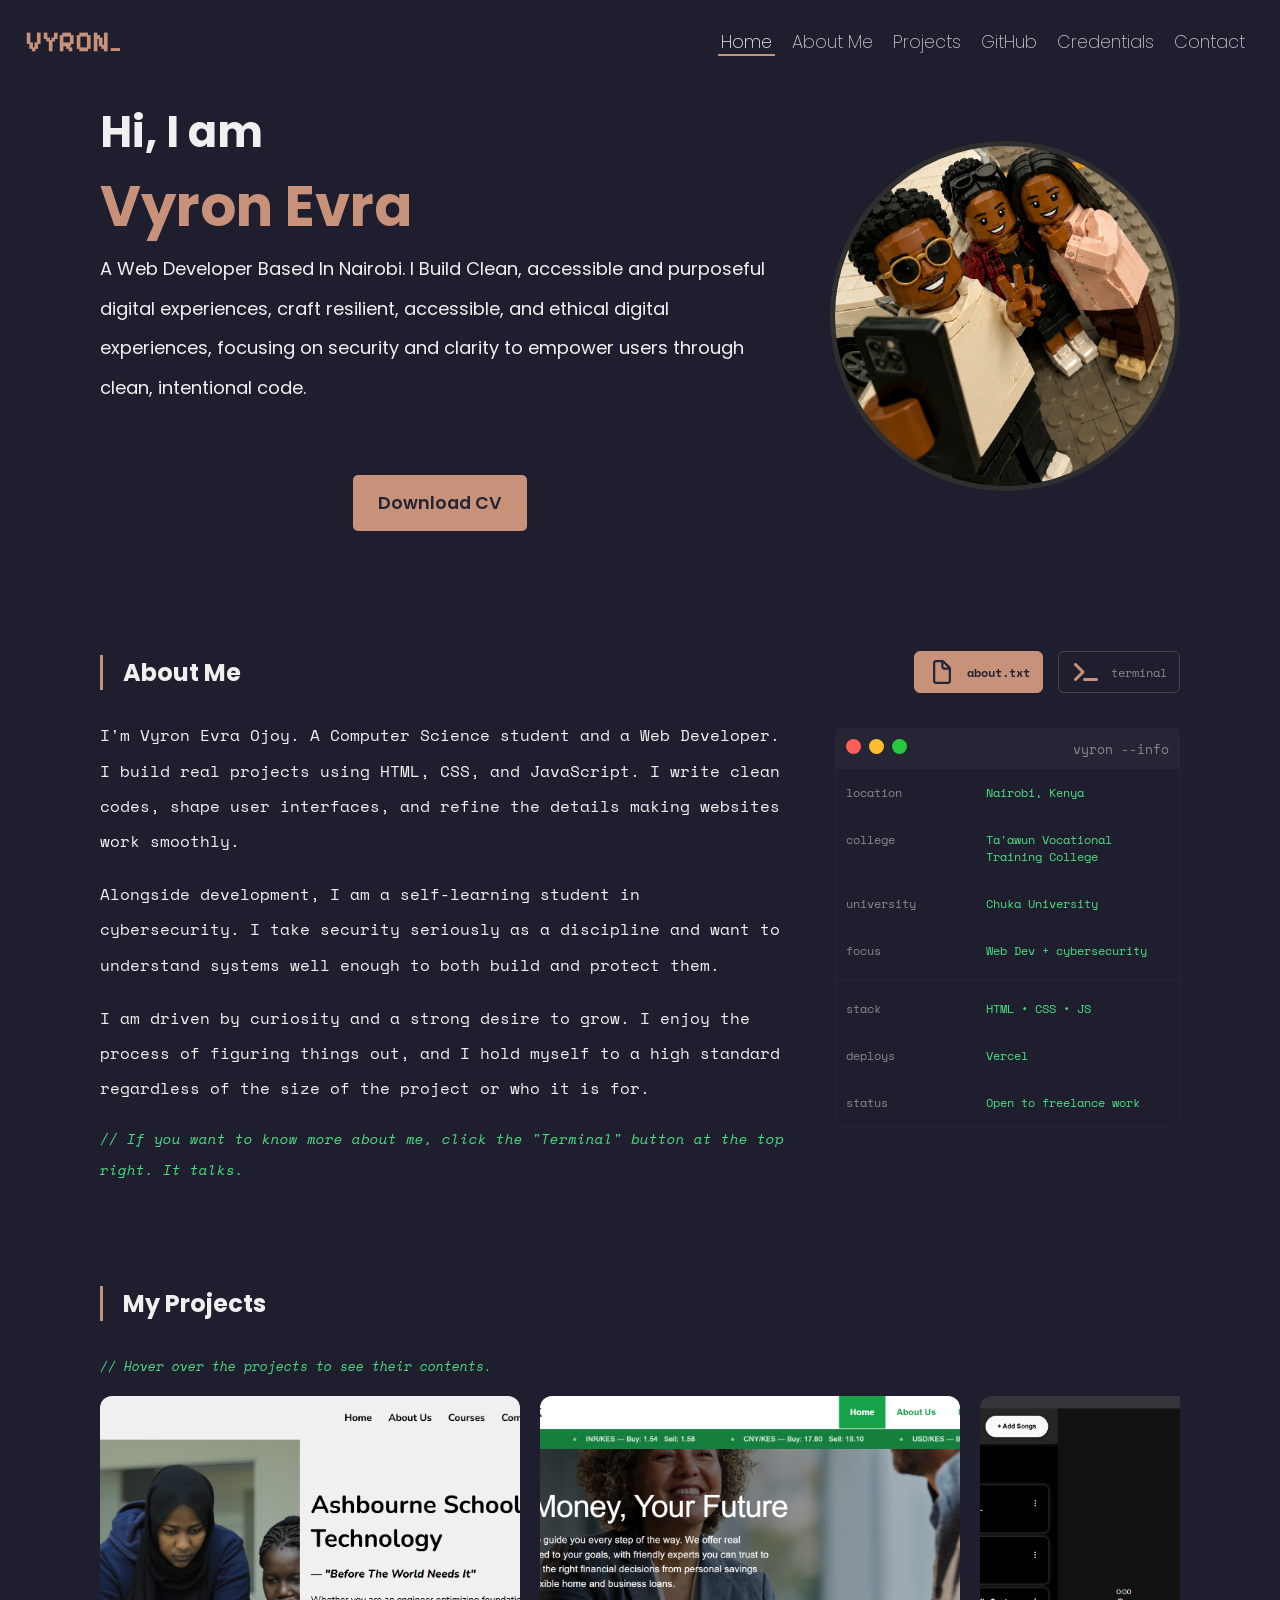
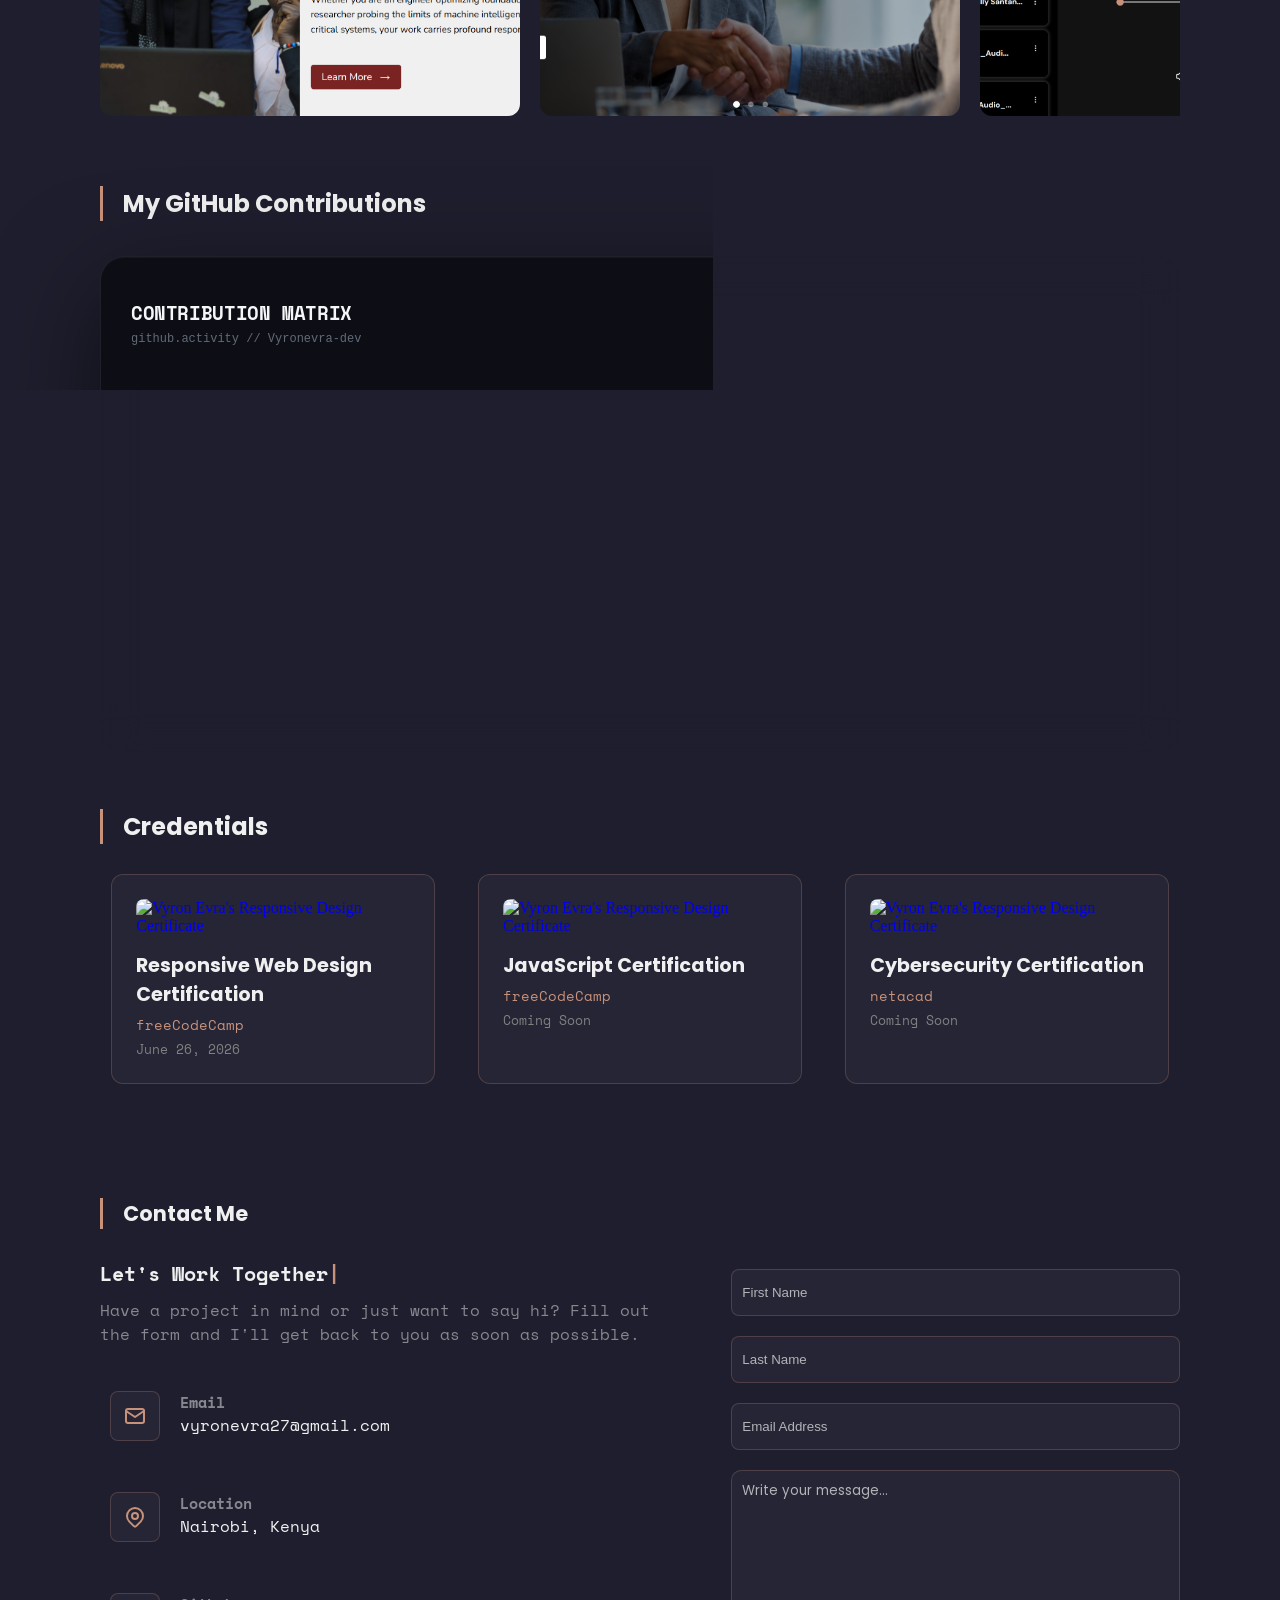
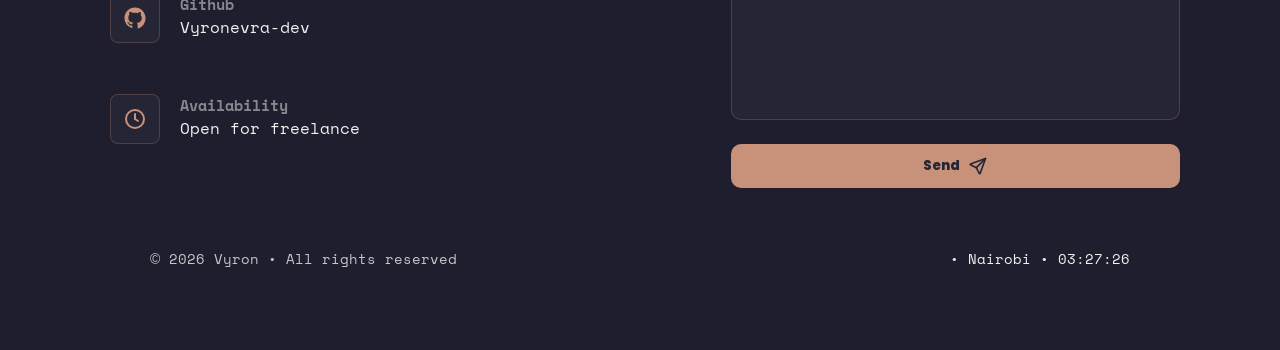
==== commit 160dacca: "feat: added a twitter and og image" ====
--- a/index.html
+++ b/index.html
@@ -38,7 +38,7 @@
     <meta name="twitter:image" content="images/TWITTER_CARD.png">
     <meta property="og:title" content="VYRON EVRA OJOY">
     <meta property="og:description" content="Vyron Evra Ojoy - Web Developer Based In Nairobi. I Build Clean, accessible and purposeful digital experiences.">
-    <meta property="og:image" content="images/TWITTER_CARD.png">
+    <meta property="og:image" content="images/">
     <meta property="og:url" content="https://vyronevra.vercel.app">
     
     <!--Google Search Console-->
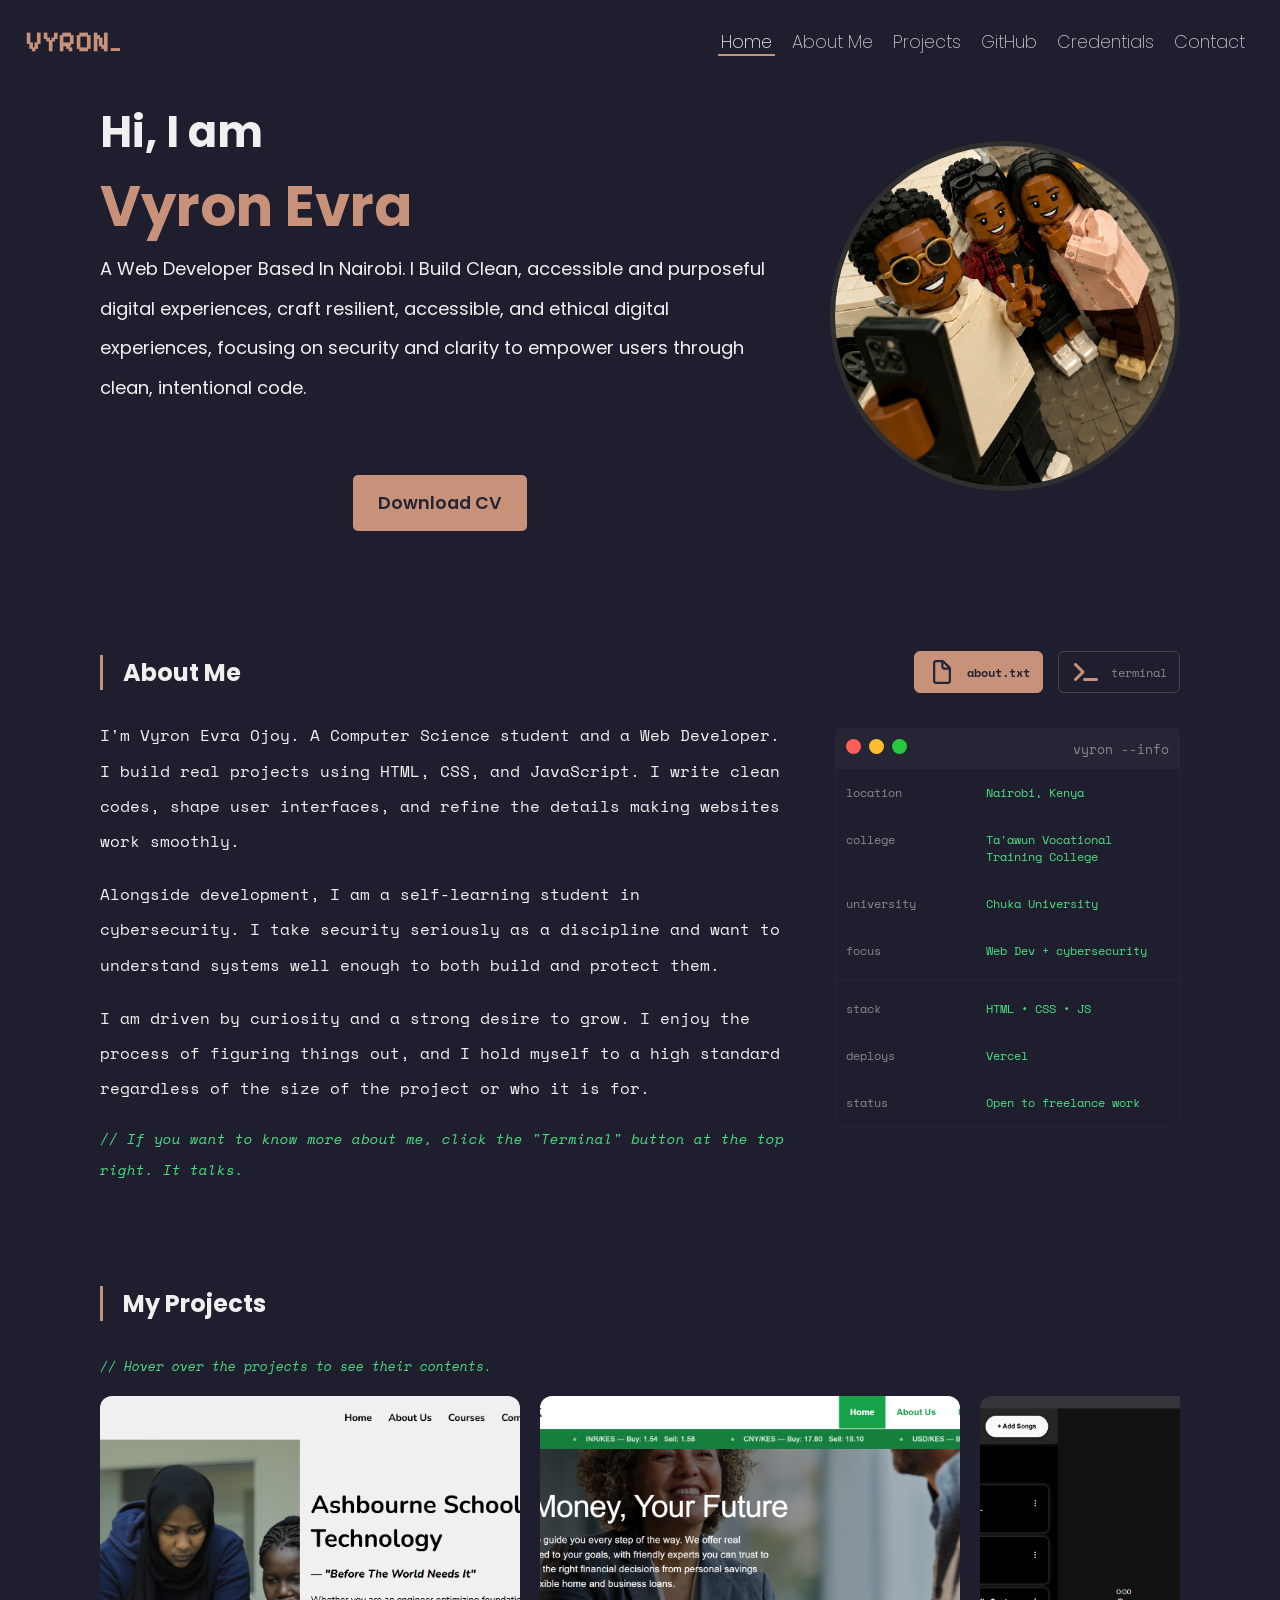
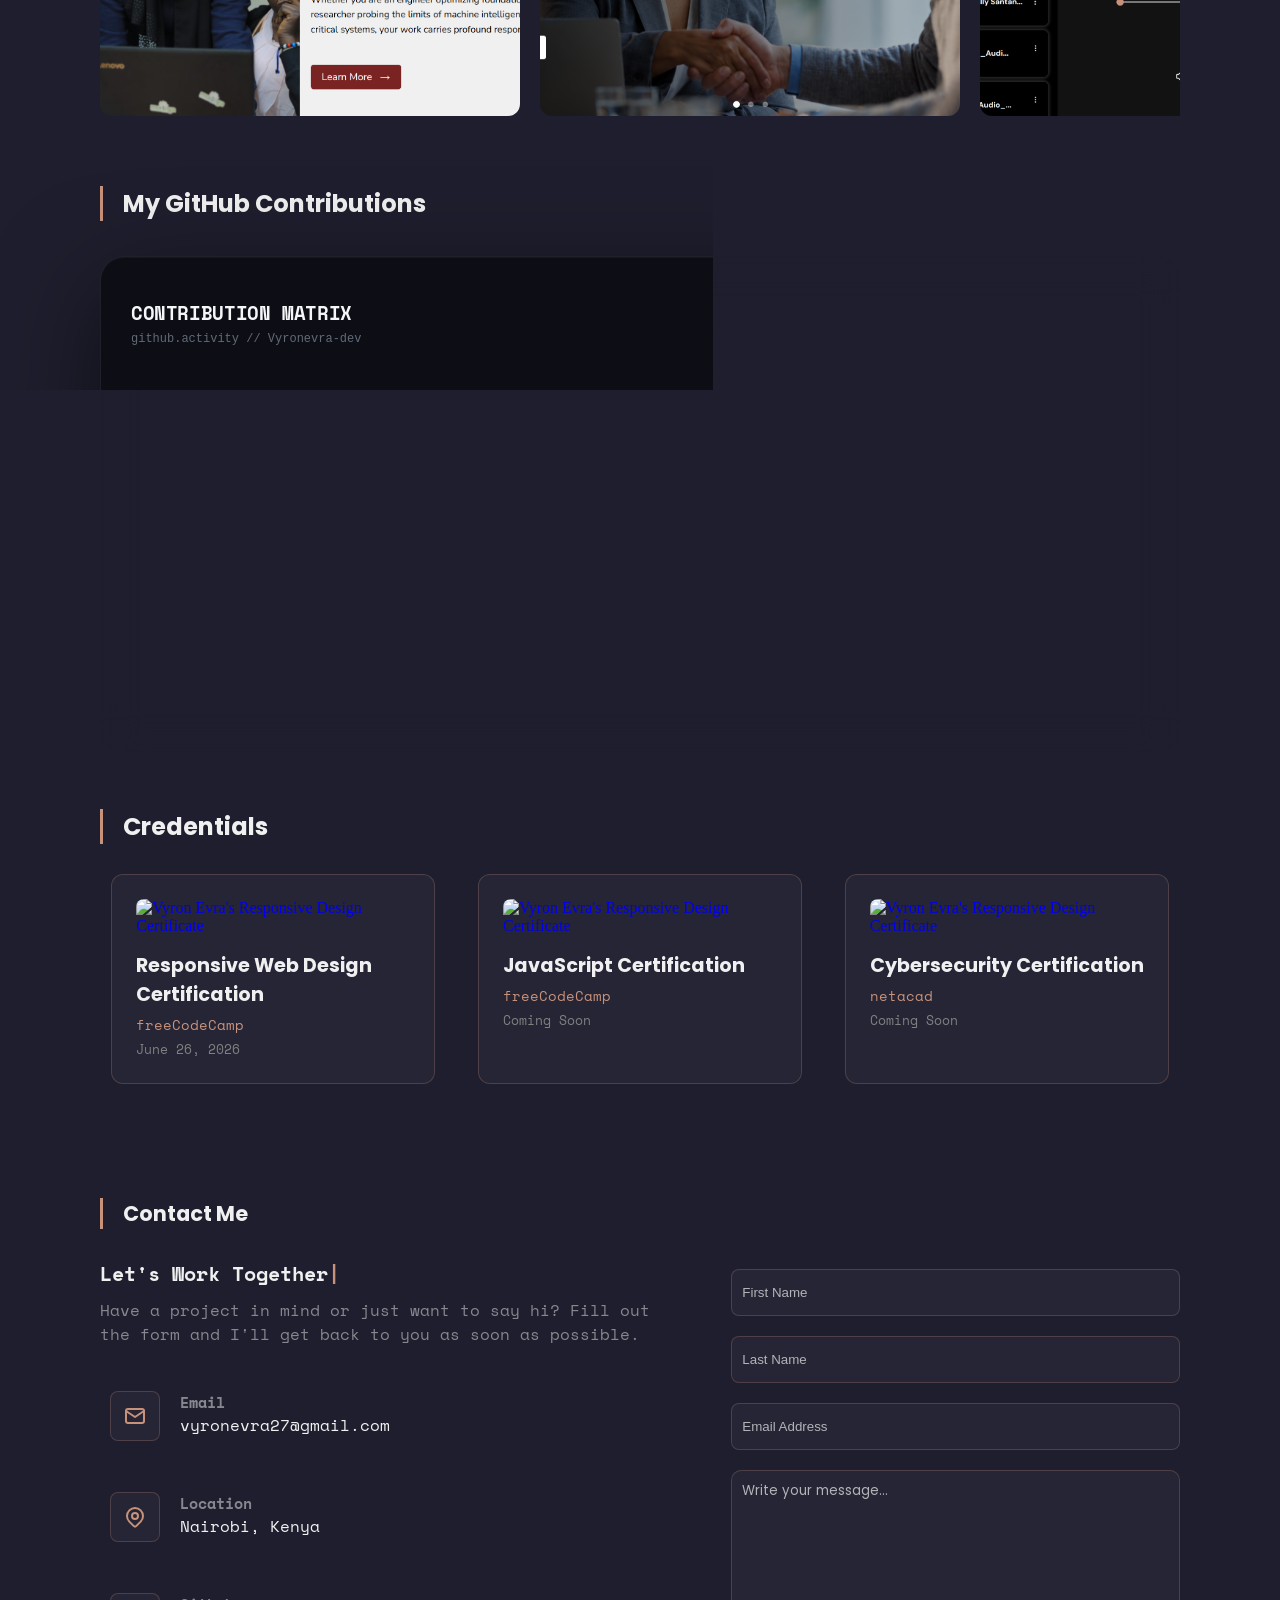
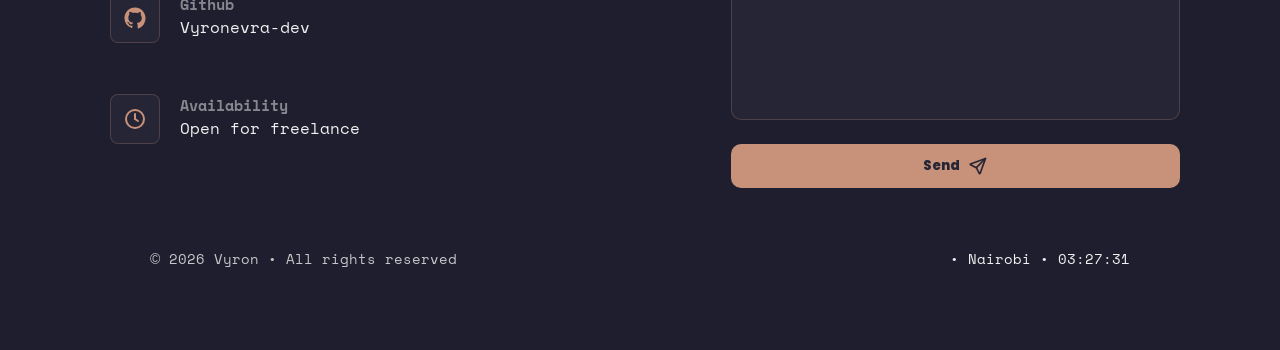
==== commit 6582bbaf: "feat: added a twitter and og image" ====
--- a/index.html
+++ b/index.html
@@ -38,7 +38,7 @@
     <meta name="twitter:image" content="images/TWITTER_CARD.png">
     <meta property="og:title" content="VYRON EVRA OJOY">
     <meta property="og:description" content="Vyron Evra Ojoy - Web Developer Based In Nairobi. I Build Clean, accessible and purposeful digital experiences.">
-    <meta property="og:image" content="images/">
+    <meta property="og:image" content="images/TWITTER_CARD.png">
     <meta property="og:url" content="https://vyronevra.vercel.app">
     
     <!--Google Search Console-->
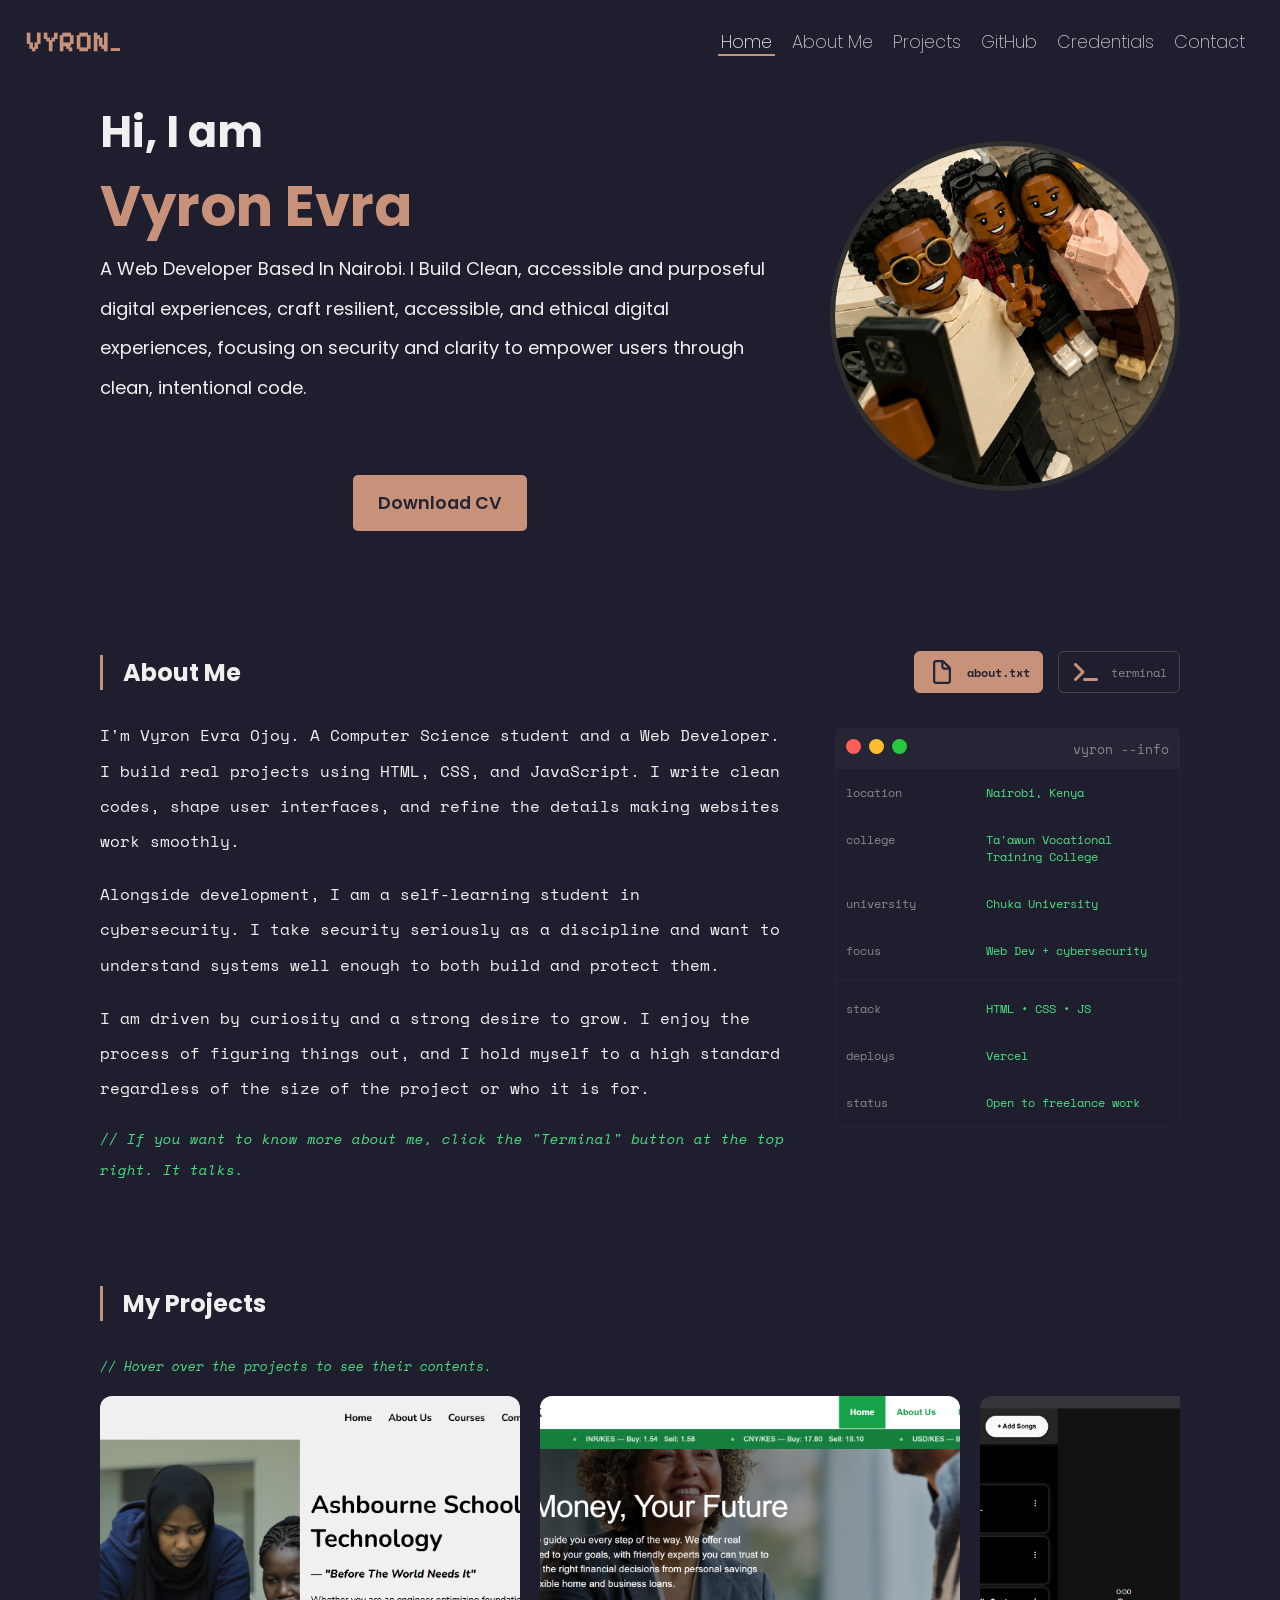
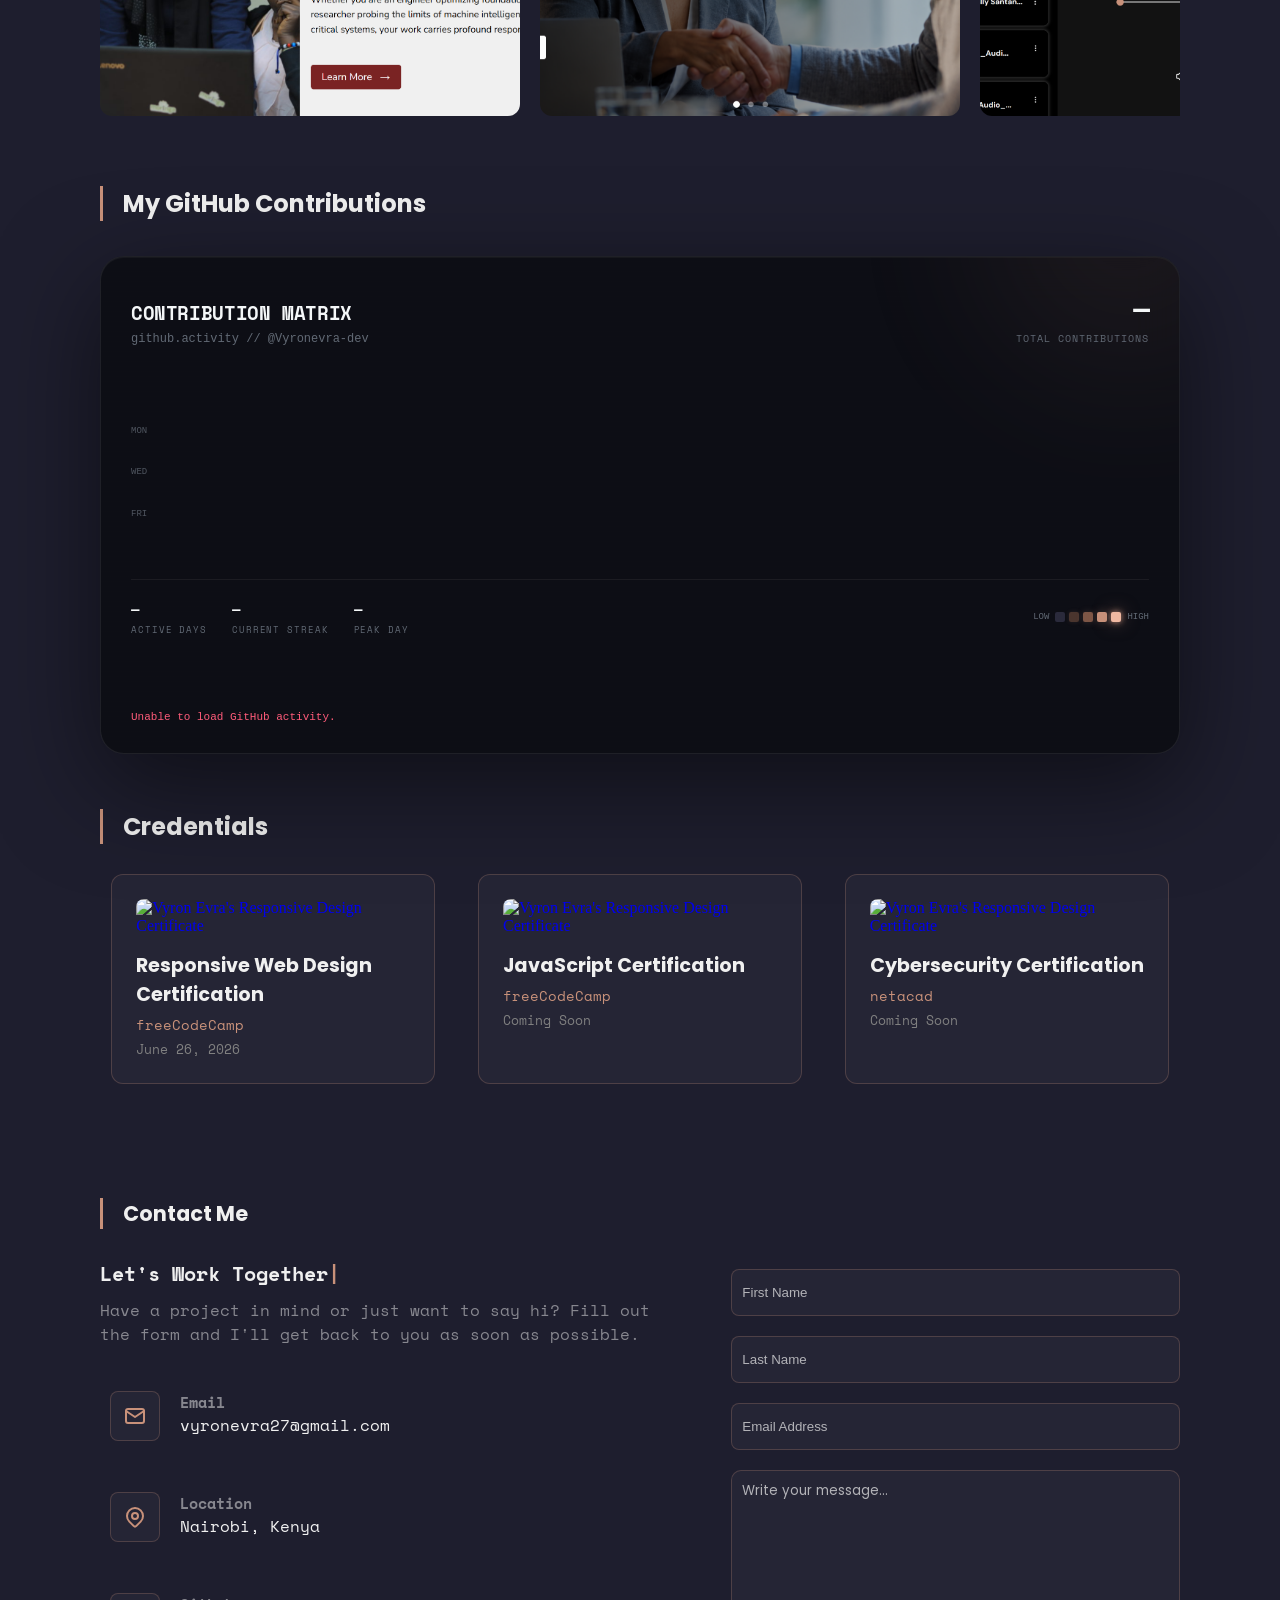
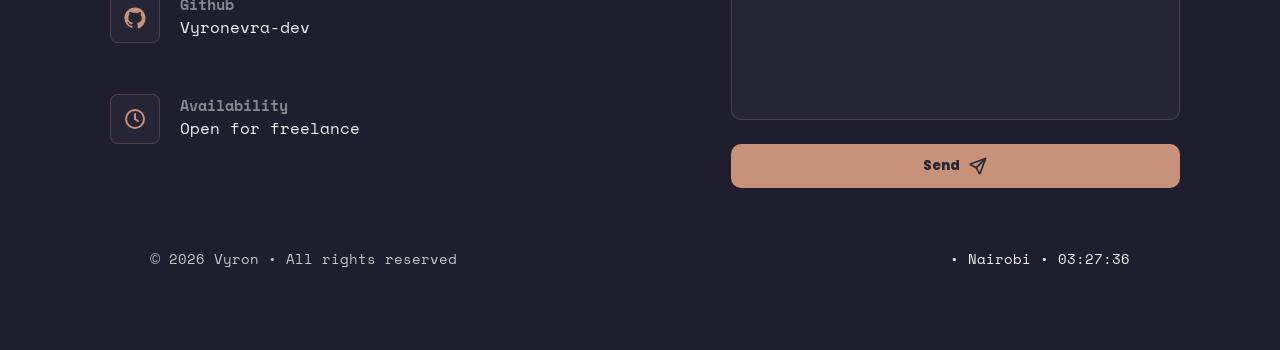
==== commit fed33575: "feat: fixed a bug" ====
--- a/index.html
+++ b/index.html
@@ -384,7 +384,7 @@
             <div class="identity">
                 <div>
                     <h3>CONTRIBUTION MATRIX</h3>
-                    <p>github.activity // Vyronevra-dev</p>
+                    <p>github.activity // @Vyronevra-dev</p>
                 </div>
             </div>
             <div class="total">
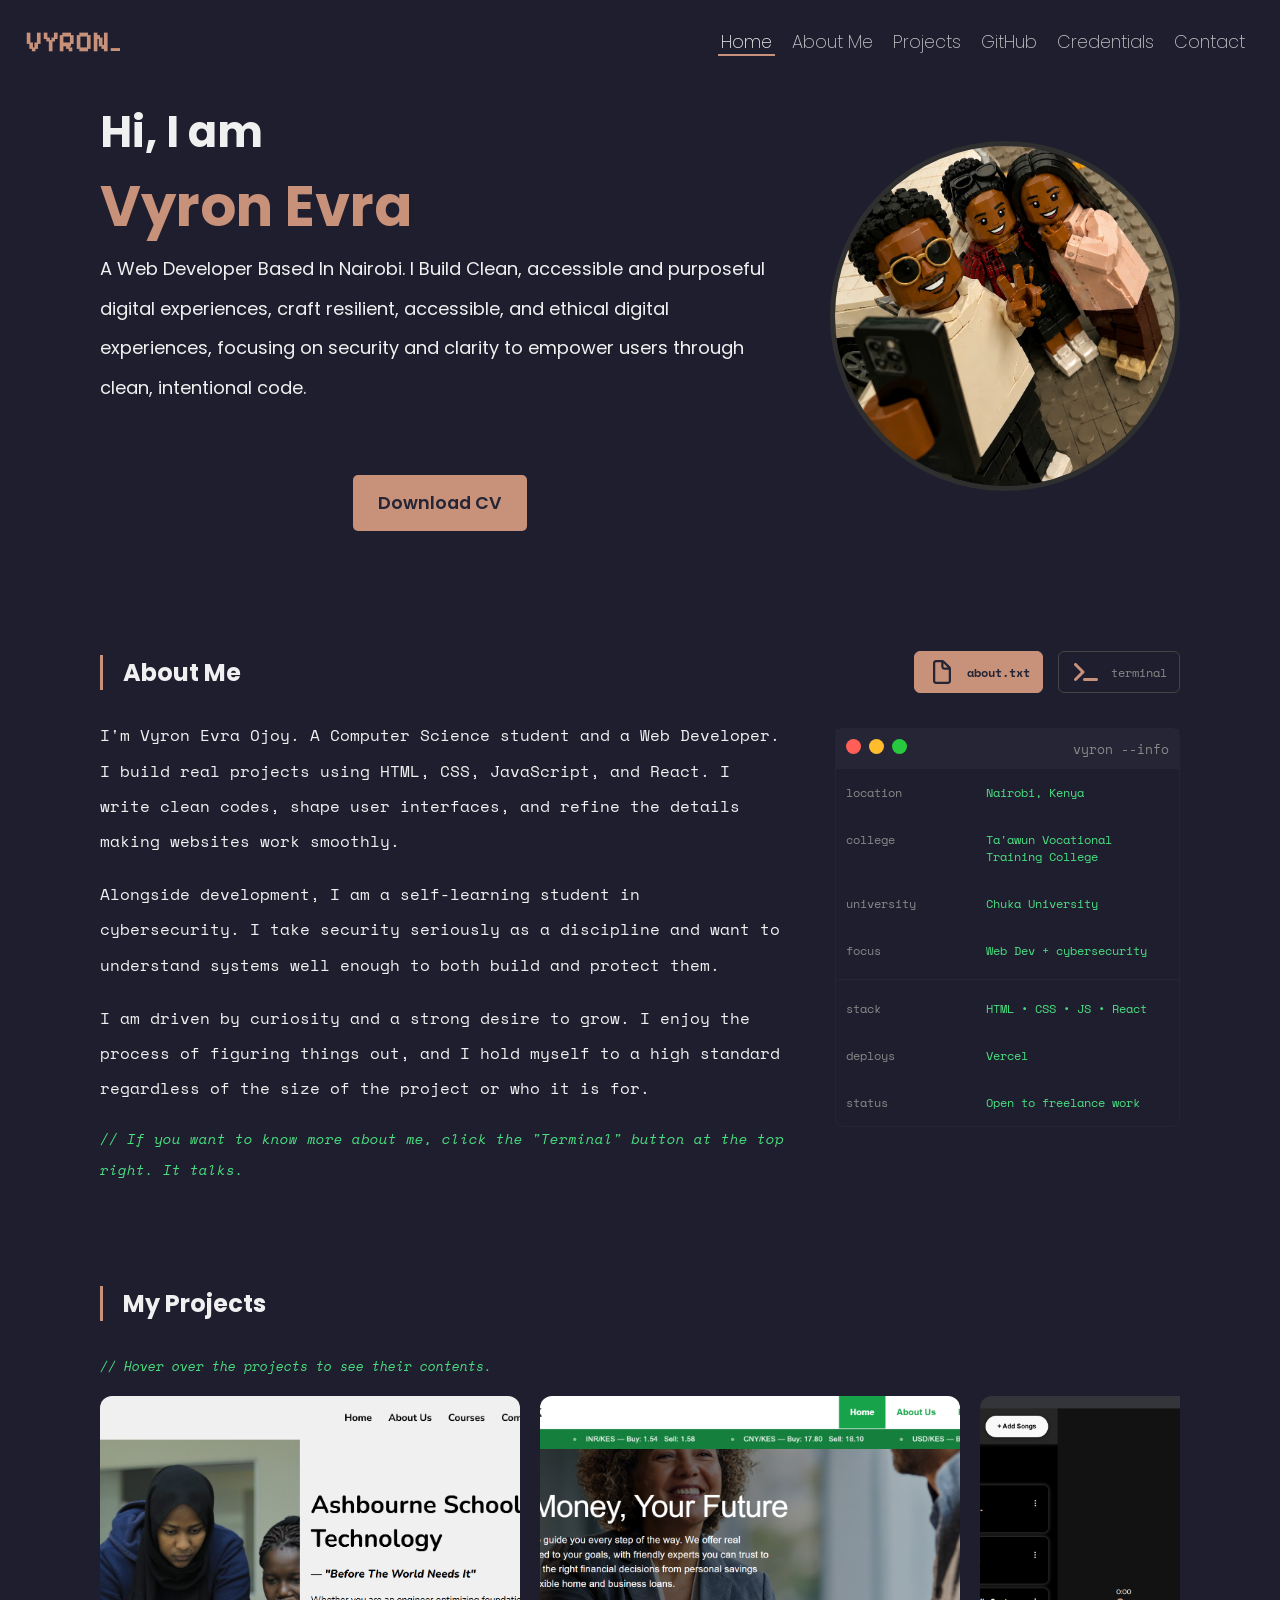
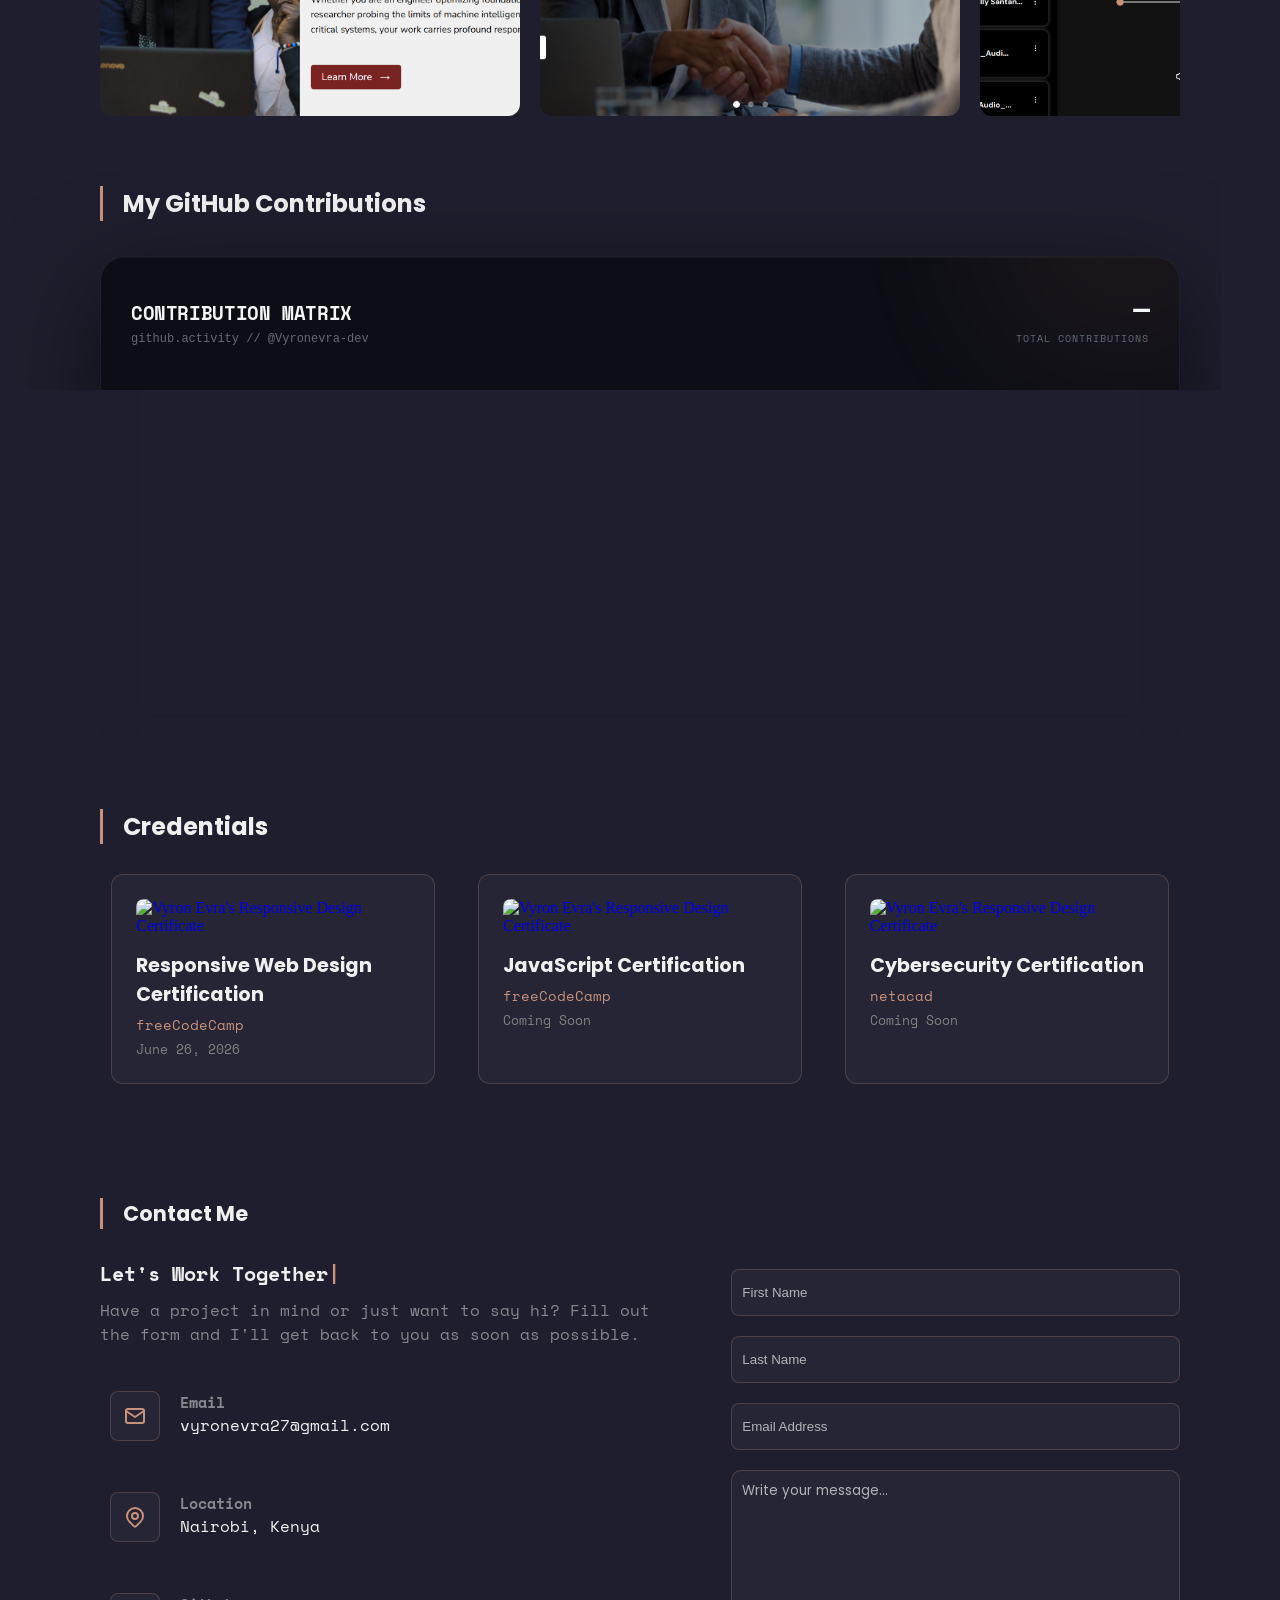
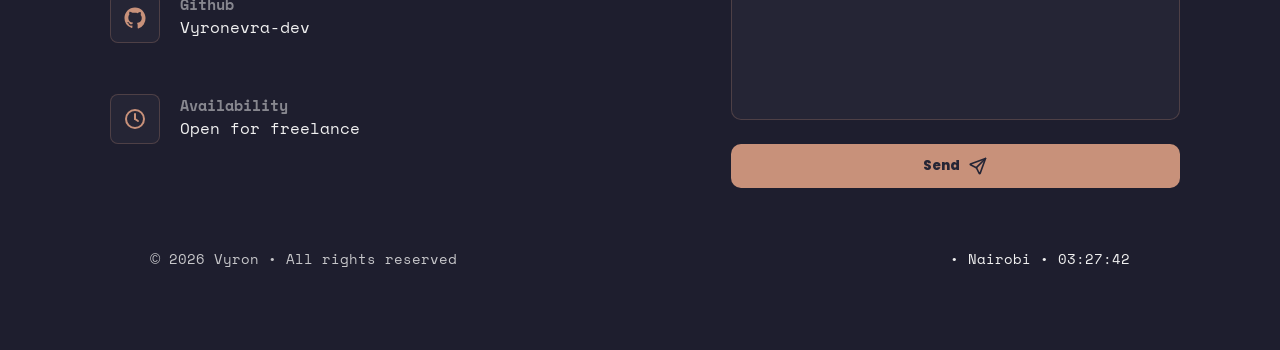
==== commit c9ad3390: "feat: added React as skill" ====
--- a/index.html
+++ b/index.html
@@ -108,7 +108,7 @@
 
         <div class="about-wrap">
             <div class="panel" id="txt">
-                <p>I'm Vyron Evra Ojoy. A Computer Science student and a Web Developer. I build real projects using HTML, CSS, and JavaScript. I write clean codes, shape user interfaces, and refine the details making websites work smoothly.</p>
+                <p>I'm Vyron Evra Ojoy. A Computer Science student and a Web Developer. I build real projects using HTML, CSS, JavaScript, and React. I write clean codes, shape user interfaces, and refine the details making websites work smoothly.</p>
                 <br>
                 <p>Alongside development, I am a self-learning student in cybersecurity. I take security seriously as a discipline and want to understand systems well enough to both build and protect them.</p>
                 <br>
@@ -175,7 +175,7 @@
 
                     <div class="row">
                         <span class="label">stack</span>
-                        <span class="value">HTML • CSS • JS </span>
+                        <span class="value">HTML • CSS • JS • React</span>
                     </div>
 
                     <div class="row">
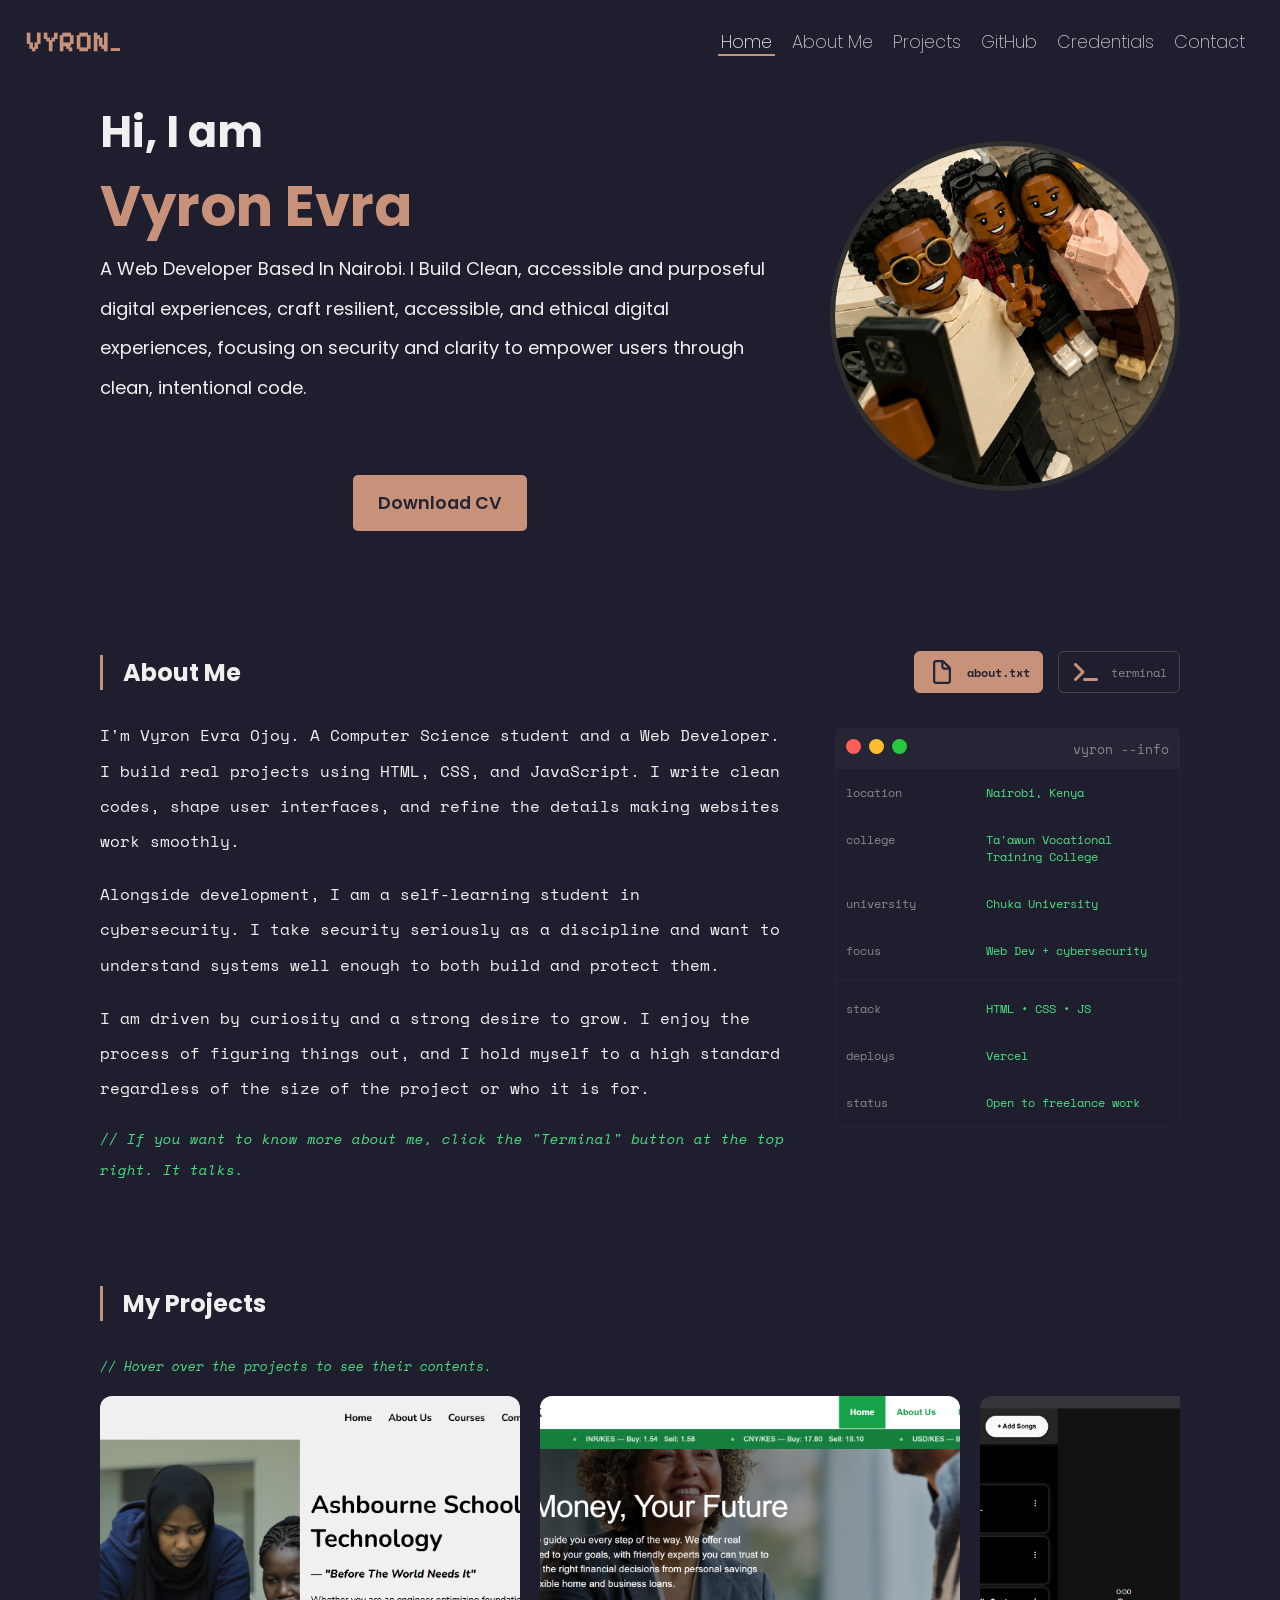
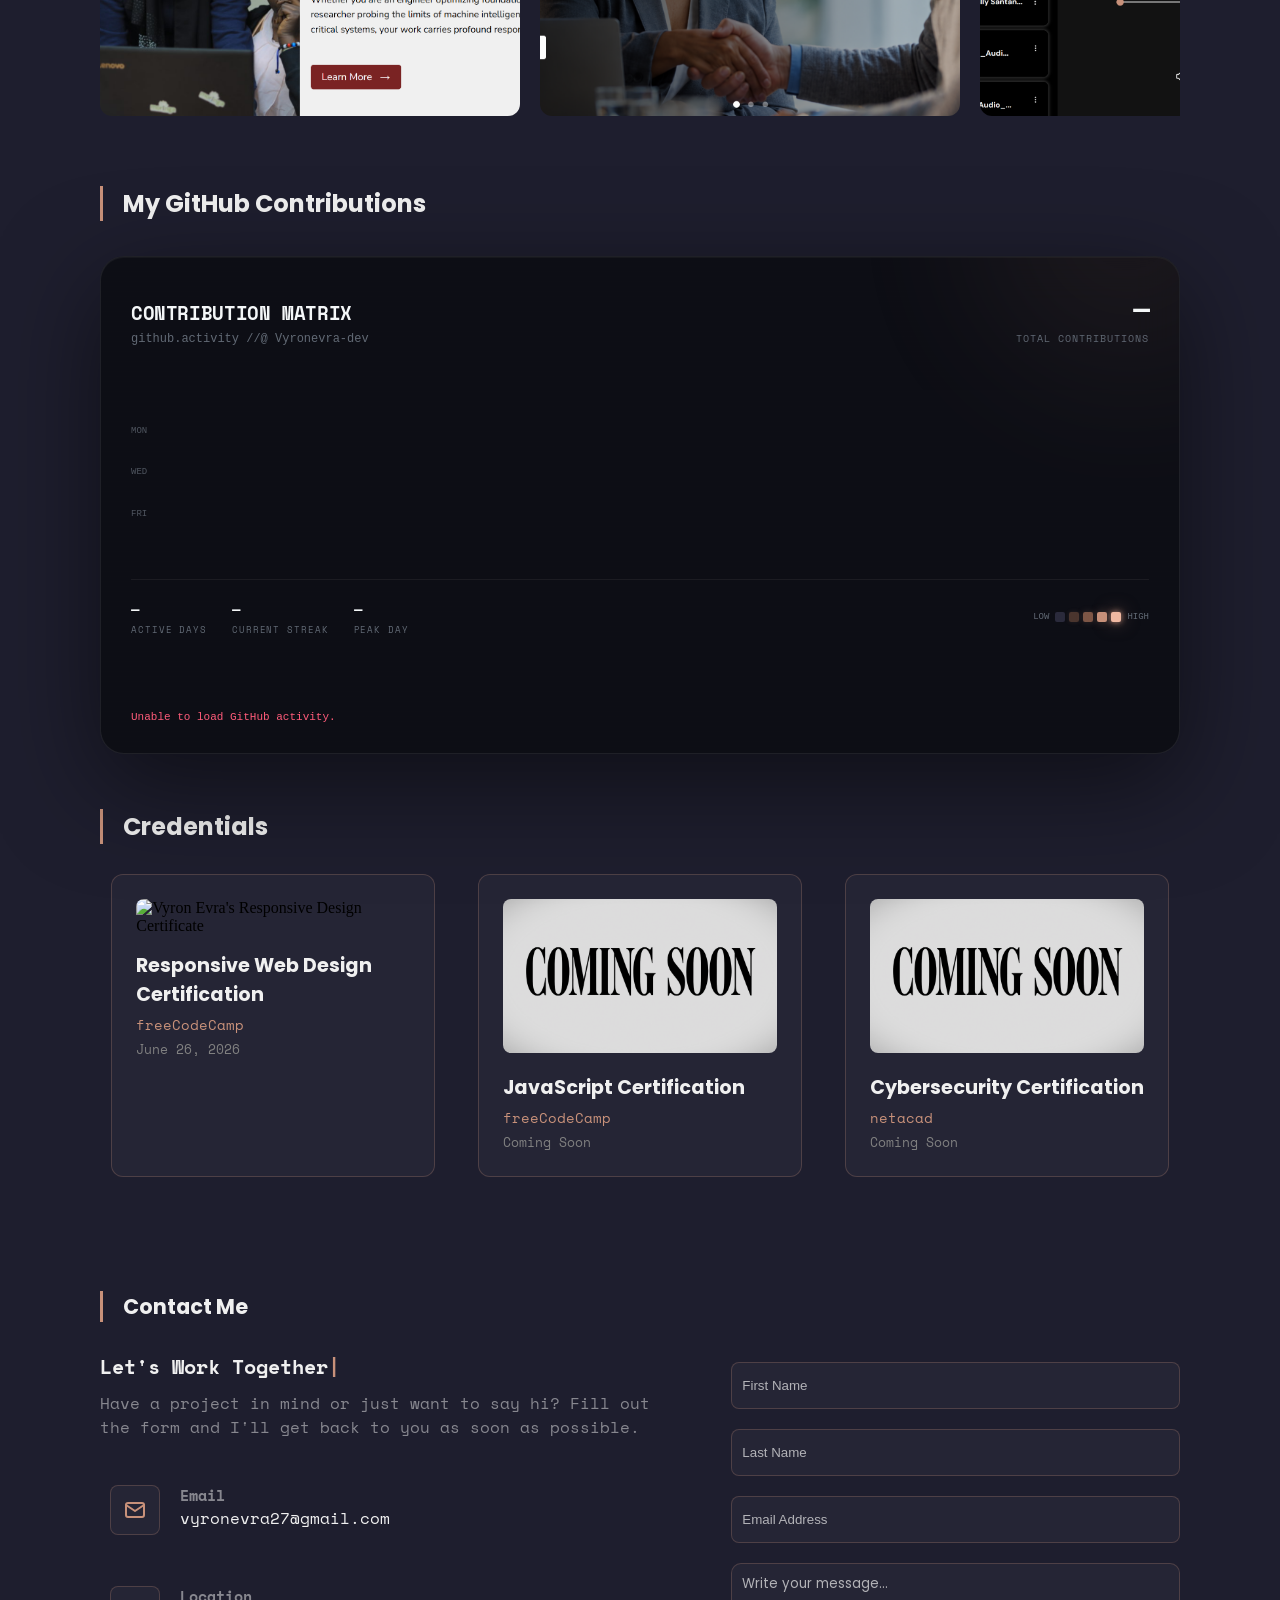
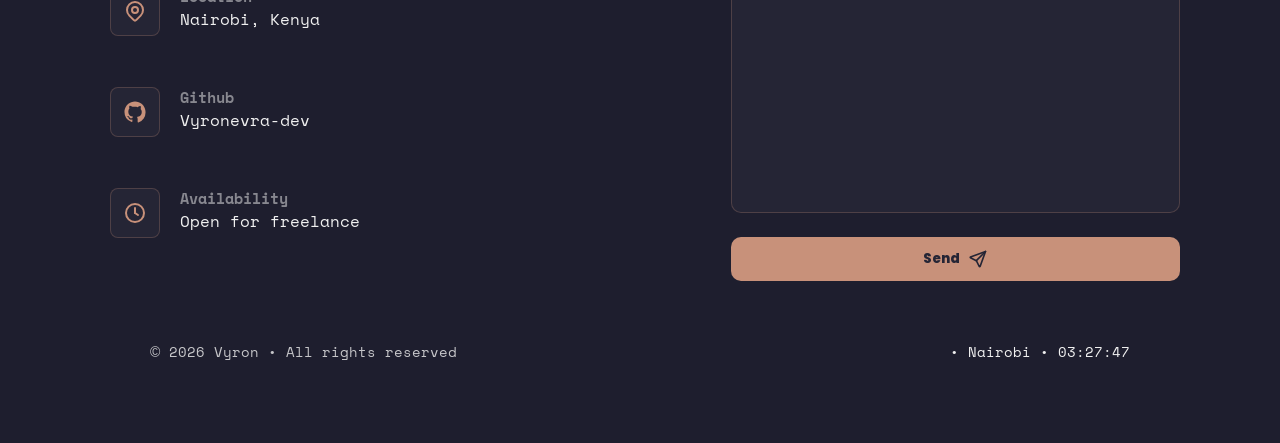
==== commit c8c2197f: "feat: added a dialog to the certification section" ====
--- a/index.html
+++ b/index.html
@@ -108,7 +108,7 @@
 
         <div class="about-wrap">
             <div class="panel" id="txt">
-                <p>I'm Vyron Evra Ojoy. A Computer Science student and a Web Developer. I build real projects using HTML, CSS, JavaScript, and React. I write clean codes, shape user interfaces, and refine the details making websites work smoothly.</p>
+                <p>I'm Vyron Evra Ojoy. A Computer Science student and a Web Developer. I build real projects using HTML, CSS, and JavaScript. I write clean codes, shape user interfaces, and refine the details making websites work smoothly.</p>
                 <br>
                 <p>Alongside development, I am a self-learning student in cybersecurity. I take security seriously as a discipline and want to understand systems well enough to both build and protect them.</p>
                 <br>
@@ -175,7 +175,7 @@
 
                     <div class="row">
                         <span class="label">stack</span>
-                        <span class="value">HTML • CSS • JS • React</span>
+                        <span class="value">HTML • CSS • JS </span>
                     </div>
 
                     <div class="row">
@@ -384,7 +384,7 @@
             <div class="identity">
                 <div>
                     <h3>CONTRIBUTION MATRIX</h3>
-                    <p>github.activity // @Vyronevra-dev</p>
+                    <p>github.activity //@ Vyronevra-dev</p>
                 </div>
             </div>
             <div class="total">
@@ -426,22 +426,22 @@
     <section id="certificates">
         <h2>Credentials</h2>
         <div class="certificates">
-            <div class="certificate">
-                <a href="https://www.freecodecamp.org/certification/vyron-evra2007/responsive-web-design-v9"><img src="https://i.ibb.co/fz0JgzGc/Screenshot-2026-06-26-153617.png" alt="Vyron Evra's Responsive Design Certificate" loading="lazy"></a>
+            <div class="certificate 1">
+                <img src="https://i.ibb.co/fz0JgzGc/Screenshot-2026-06-26-153617.png" alt="Vyron Evra's Responsive Design Certificate" loading="lazy">
                 <h3>Responsive Web Design Certification</h3>
                 <p class="issuer">freeCodeCamp</p>
                 <p class="date">June 26, 2026</p>
             </div>
 
-            <div class="certificate">
-                <a href="#"><img src="https://cobcertified.com/images2/coming-soon-gold-black.jpg" alt="Vyron Evra's Responsive Design Certificate" loading="lazy"></a>
+            <div class="certificate 2">
+                <img src="images/COMING-SOON.png" loading="lazy">
                 <h3>JavaScript Certification</h3>
                 <p class="issuer">freeCodeCamp</p>
                 <p class="date">Coming Soon</p>
             </div>
 
-            <div class="certificate">
-                <a href="#"><img src="https://cobcertified.com/images2/coming-soon-gold-black.jpg" alt="Vyron Evra's Responsive Design Certificate" loading="lazy"></a>
+            <div class="certificate 3">
+                <img src="images/COMING-SOON.png" loading="lazy">
                 <h3>Cybersecurity Certification</h3>
                 <p class="issuer">netacad</p>
                 <p class="date">Coming Soon</p>
@@ -522,6 +522,62 @@
         </div>
     </footer>
 
+
+    <dialog class="show-certificate" id="1">
+        <div class="certificate-btns-container">
+            <button class="transparent"></button>
+            <button class="close-modal" id="close-modal1">X</button>
+        </div>
+        <div class="certificate-image">
+            <img src="images/CERTIFICATE_IMG.png" />
+            <div class="certificate-info">
+                <h2>Responsive Web Design Certificate</h2>
+                <p>Earned through freeCodeCamp's comprehensive Responsive Web Design curriculum, this certification represents over 300 hours of hands-on practice building real projects. It covers HTML, CSS, Flexbox, CSS Grid, and responsive design principles. Every layout, every breakpoint, every design decision in this portfolio traces back to the foundation built here.</p>
+                <div class="dialog-btns">
+                    <button class="open-certificate">View Certificate</button>
+                    <button class="close-dialog" id="close-dialog1">Close Dialog</button>
+                </div>
+            </div>
+        </div>
+    </dialog>
+
+    <dialog class="show-certificate" id="2">
+        <div class="certificate-btns-container">
+            <button class="transparent"></button>
+            <button class="close-modal" id="close-modal2">X</button>
+        </div>
+        <div class="certificate-image">
+            <img src="images/COMING-SOON.png" />
+            <div class="certificate-info">
+                <h2>JavaScript Certification</h2>
+                <p>Currently working through freeCodeCamp's JavaScript Algorithms and Data Structures curriculum. This certification covers everything from variables and loops to object-oriented programming and functional programming. It is in progress and will be added here once completed. The goal is not just to pass, but to actually understand what is being built.</p>
+                <div class="dialog-btns">
+                    <button class="open-certificate" id="js-cancel">View Certificate</button>
+                    <button class="close-dialog" id="close-dialog2">Close Dialog</button>
+                </div>
+            </div>
+        </div>
+    </dialog>
+
+    <dialog class="show-certificate" id="3">
+        <div class="certificate-btns-container">
+            <button class="transparent"></button>
+            <button class="close-modal" id="close-modal3">X</button>
+        </div>
+        <div class="certificate-image">
+            <img src="images/COMING-SOON.png" />
+            <div class="certificate-info">
+                <h2>Cybersecurity Certification</h2>
+                <p>Actively studying cybersecurity through Cisco's NetAcad platform as part of a long-term goal to understand systems well enough to both build and protect them. This certification is still in progress and will be earned in due time. Security is not an afterthought here, it is a discipline being taken seriously from the ground up.</p>
+                <div class="dialog-btns">
+                    <button class="open-certificate" id="cybersecurity-cancel">View Certificate</button>
+                    <button class="close-dialog" id="close-dialog3">Close Dialog</button>
+                </div>
+            </div>
+        </div>
+    </dialog>
+
+
     <script src="script.js"></script>
     <script src="calendar.js" defer></script>
 </body>
--- a/styles.css
+++ b/styles.css
@@ -1764,3 +1764,145 @@
     0%, 100% { opacity: 1 }
     50% { opacity: 0 }
 }
+
+.show-certificate {
+    border: 1px solid #C8917A;
+    background: rgba(30, 30, 46, 0.7);
+    backdrop-filter: blur(50px);
+    width: 100%;
+    padding: 20px;
+    margin: 0 auto;
+    z-index: 101;
+    position: fixed;
+    top: 50%;
+    left: 50%;
+    transform: translate(-50%, -50%);
+    outline: none;
+}
+
+.certificate-btns-container {
+    display: flex;
+    justify-content: space-between;
+    margin-bottom: 20px;
+}
+
+.transparent {
+    opacity: 0;
+}
+
+.certificate-btns-container button {
+    width: 30px;
+    aspect-ratio: 1/1;
+    background-color: #C8917A;
+    border: none;
+    border-radius: 3px;
+    font-weight: 900;
+    font-size: 18px;
+    color: #fff;
+    cursor: pointer;
+    outline: none;
+}
+
+.certificate-image {
+    width: 100%;
+    display: flex;
+    gap: 30px;
+}
+
+.certificate-image img {
+    width: 40%;
+    border-radius: 5px;
+}
+
+.certificate-info {
+    width: 60%;
+    padding-top: 20px;
+}
+
+.certificate-info h2 {
+    color: #f0f0f0;
+    font-size: 1.5rem;
+    font-family: 'Poppins', 'Inter'; 
+    border-left: 3px solid #C8917A;
+    padding-left: 20px;
+    margin-bottom: 50px;   
+}
+
+.dialog-btns {
+    display: flex;
+    justify-content: space-between;
+    width: 40%;
+    margin: 50px auto 0;
+}
+
+.open-certificate {
+    padding: 10px 20px;
+    background-color: #C8917A;
+    border: none;
+    border-radius: 5px;
+    color: #252535;
+    cursor: pointer;
+    font-weight: bold;
+    outline: none;
+}
+
+.close-dialog {
+    padding: 10px 20px;
+    background-color: #252535;
+    border: 1px solid #C8917A;
+    border-radius: 5px;
+    color: #C8917A;
+    font-weight: bold;    
+    cursor: pointer;
+    outline: none;
+}
+
+@media (max-width: 768px) {
+    .certificate-image {
+        flex-direction: column;
+    }
+
+    .certificate-image img {
+        width: 100%;
+    }
+
+    .dialog-btns {
+        width: 70%;
+    }
+
+    .certificate-info {
+        width: 100%;
+    }
+
+    .certificate-info p {
+        font-size: 14px;
+        line-height: 1.5;
+    }
+}
+
+@media (max-width: 500px) {
+    .certificate-info h2 {
+        font-size: 18px;
+    }
+
+    .certificate-info p {
+        line-height: 2;
+    }
+
+    .dialog-btns {
+        width: 100%;
+    }
+}
+
+@media (max-width: 350px) {
+    .dialog-btns {
+        flex-direction: column;
+        gap: 10px;
+    }
+}
+
+#js-cancel,
+#cybersecurity-cancel {
+    cursor: not-allowed;
+    background-color: rgba(200, 145, 122, 0.5);
+}
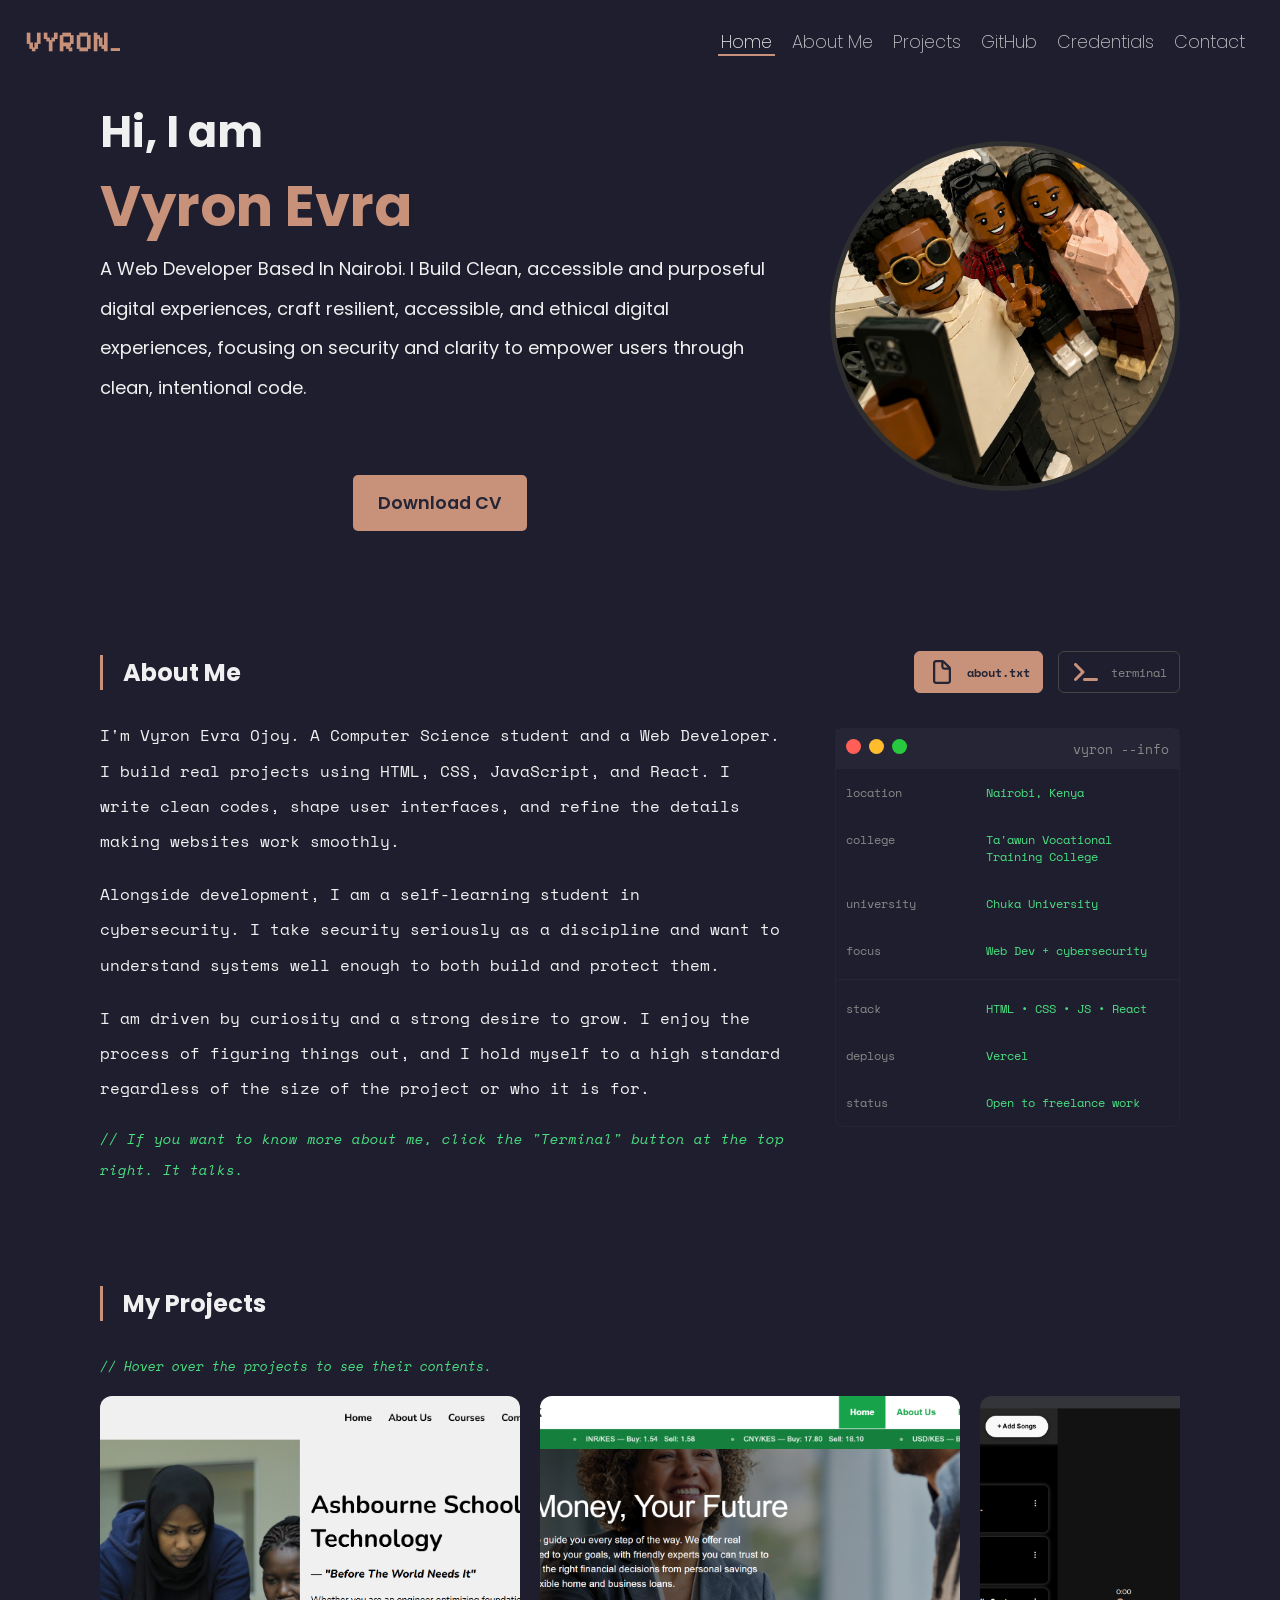
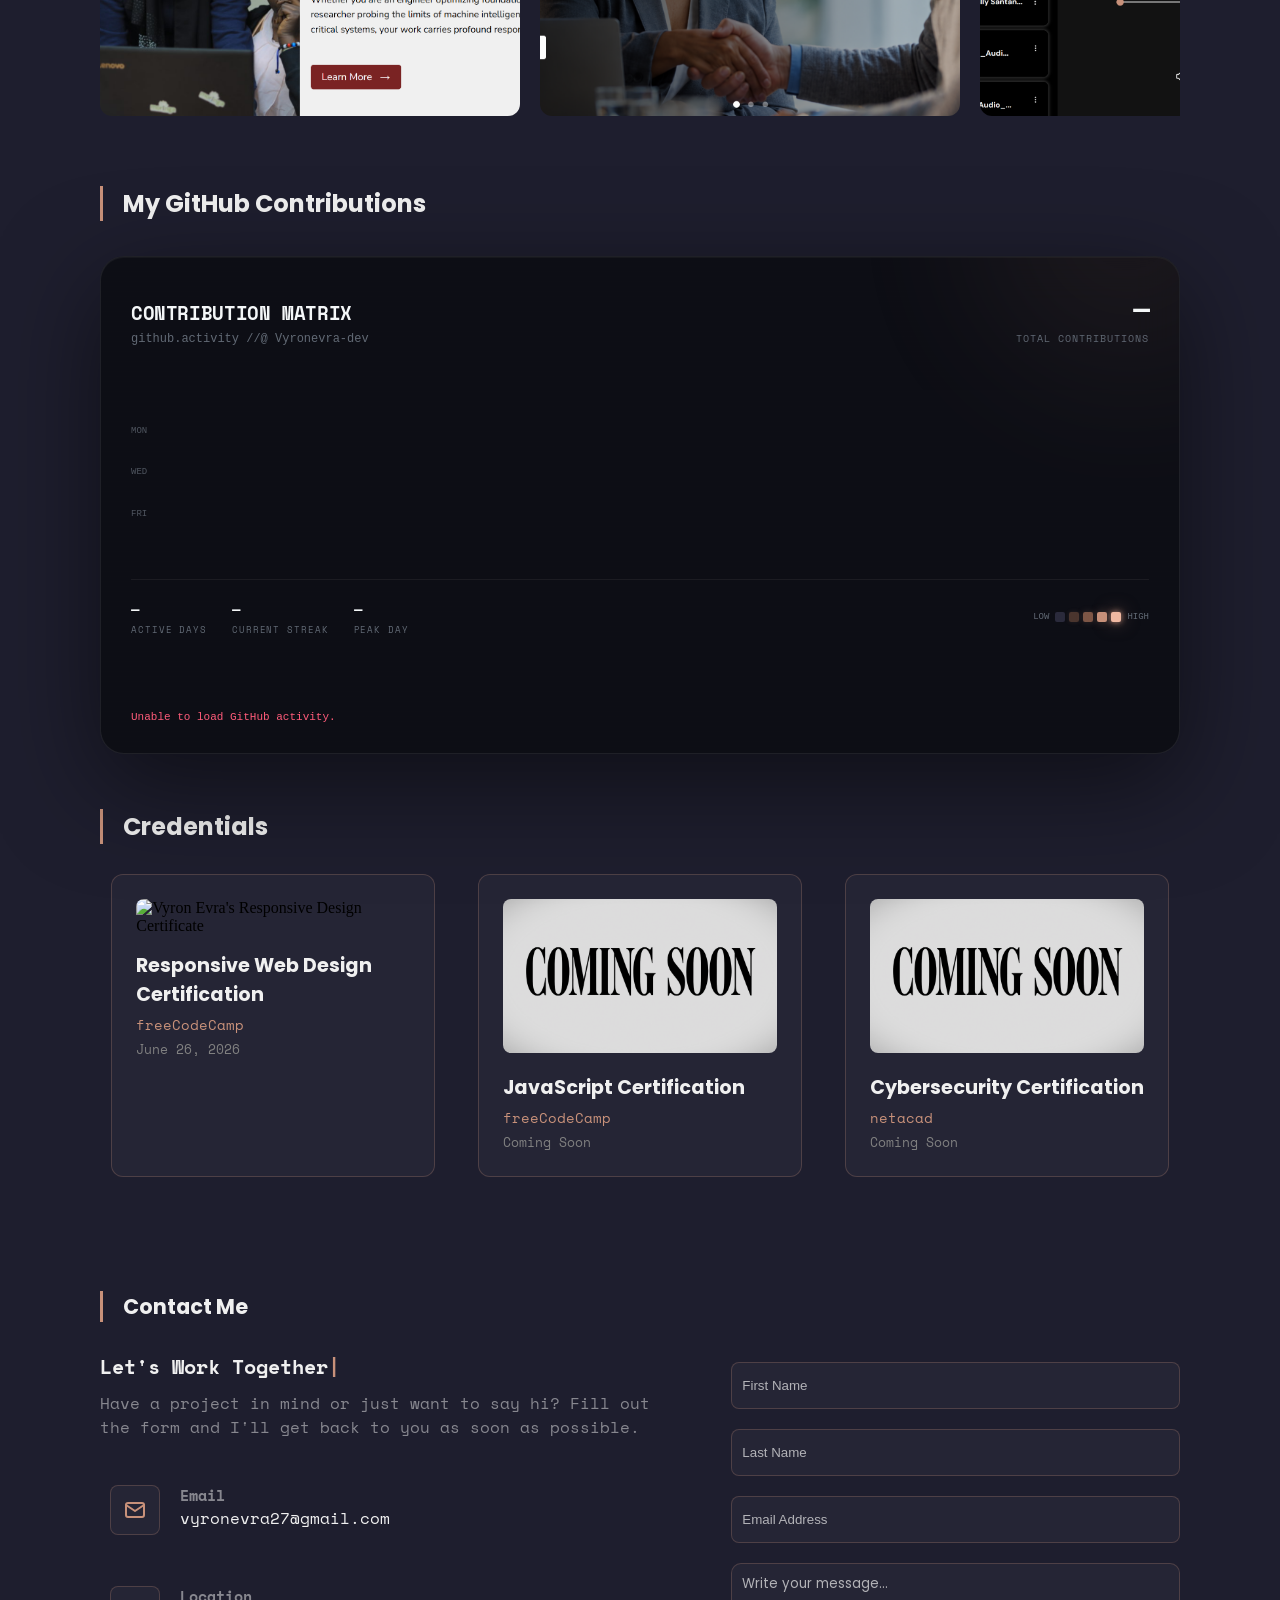
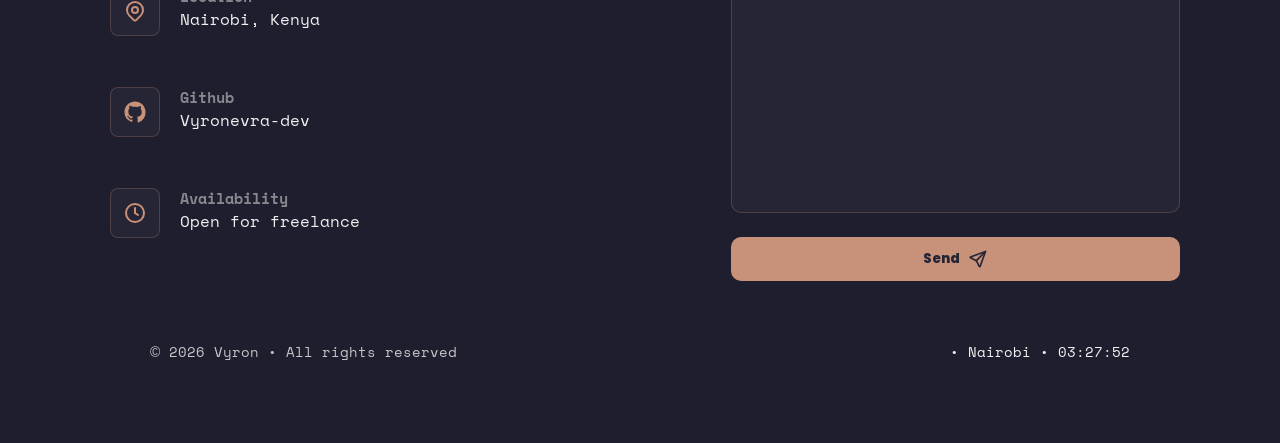
==== commit 87ea033d: "Merge branch 'main' of github.com:Vyronevra-dev/vyron-evra-portfolio" ====
--- a/index.html
+++ b/index.html
@@ -108,7 +108,7 @@
 
         <div class="about-wrap">
             <div class="panel" id="txt">
-                <p>I'm Vyron Evra Ojoy. A Computer Science student and a Web Developer. I build real projects using HTML, CSS, and JavaScript. I write clean codes, shape user interfaces, and refine the details making websites work smoothly.</p>
+                <p>I'm Vyron Evra Ojoy. A Computer Science student and a Web Developer. I build real projects using HTML, CSS, JavaScript, and React. I write clean codes, shape user interfaces, and refine the details making websites work smoothly.</p>
                 <br>
                 <p>Alongside development, I am a self-learning student in cybersecurity. I take security seriously as a discipline and want to understand systems well enough to both build and protect them.</p>
                 <br>
@@ -175,7 +175,7 @@
 
                     <div class="row">
                         <span class="label">stack</span>
-                        <span class="value">HTML • CSS • JS </span>
+                        <span class="value">HTML • CSS • JS • React</span>
                     </div>
 
                     <div class="row">
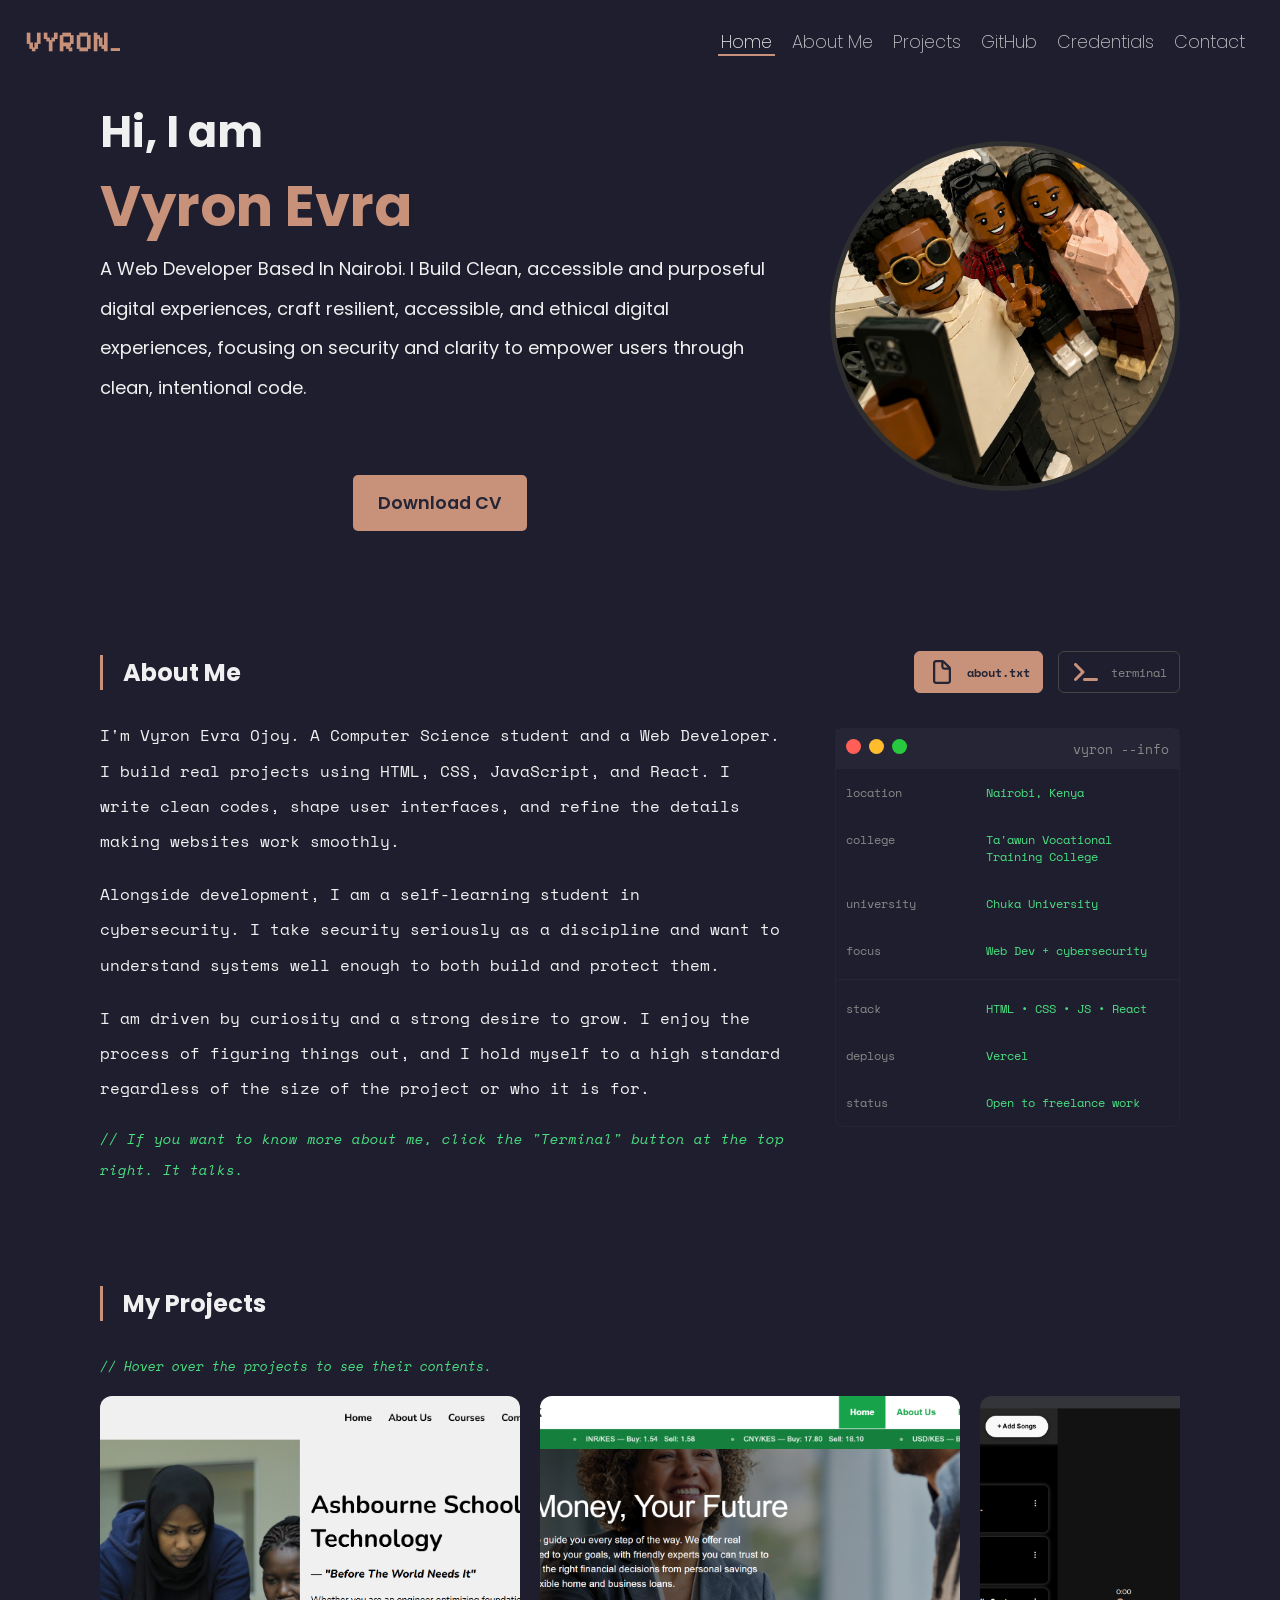
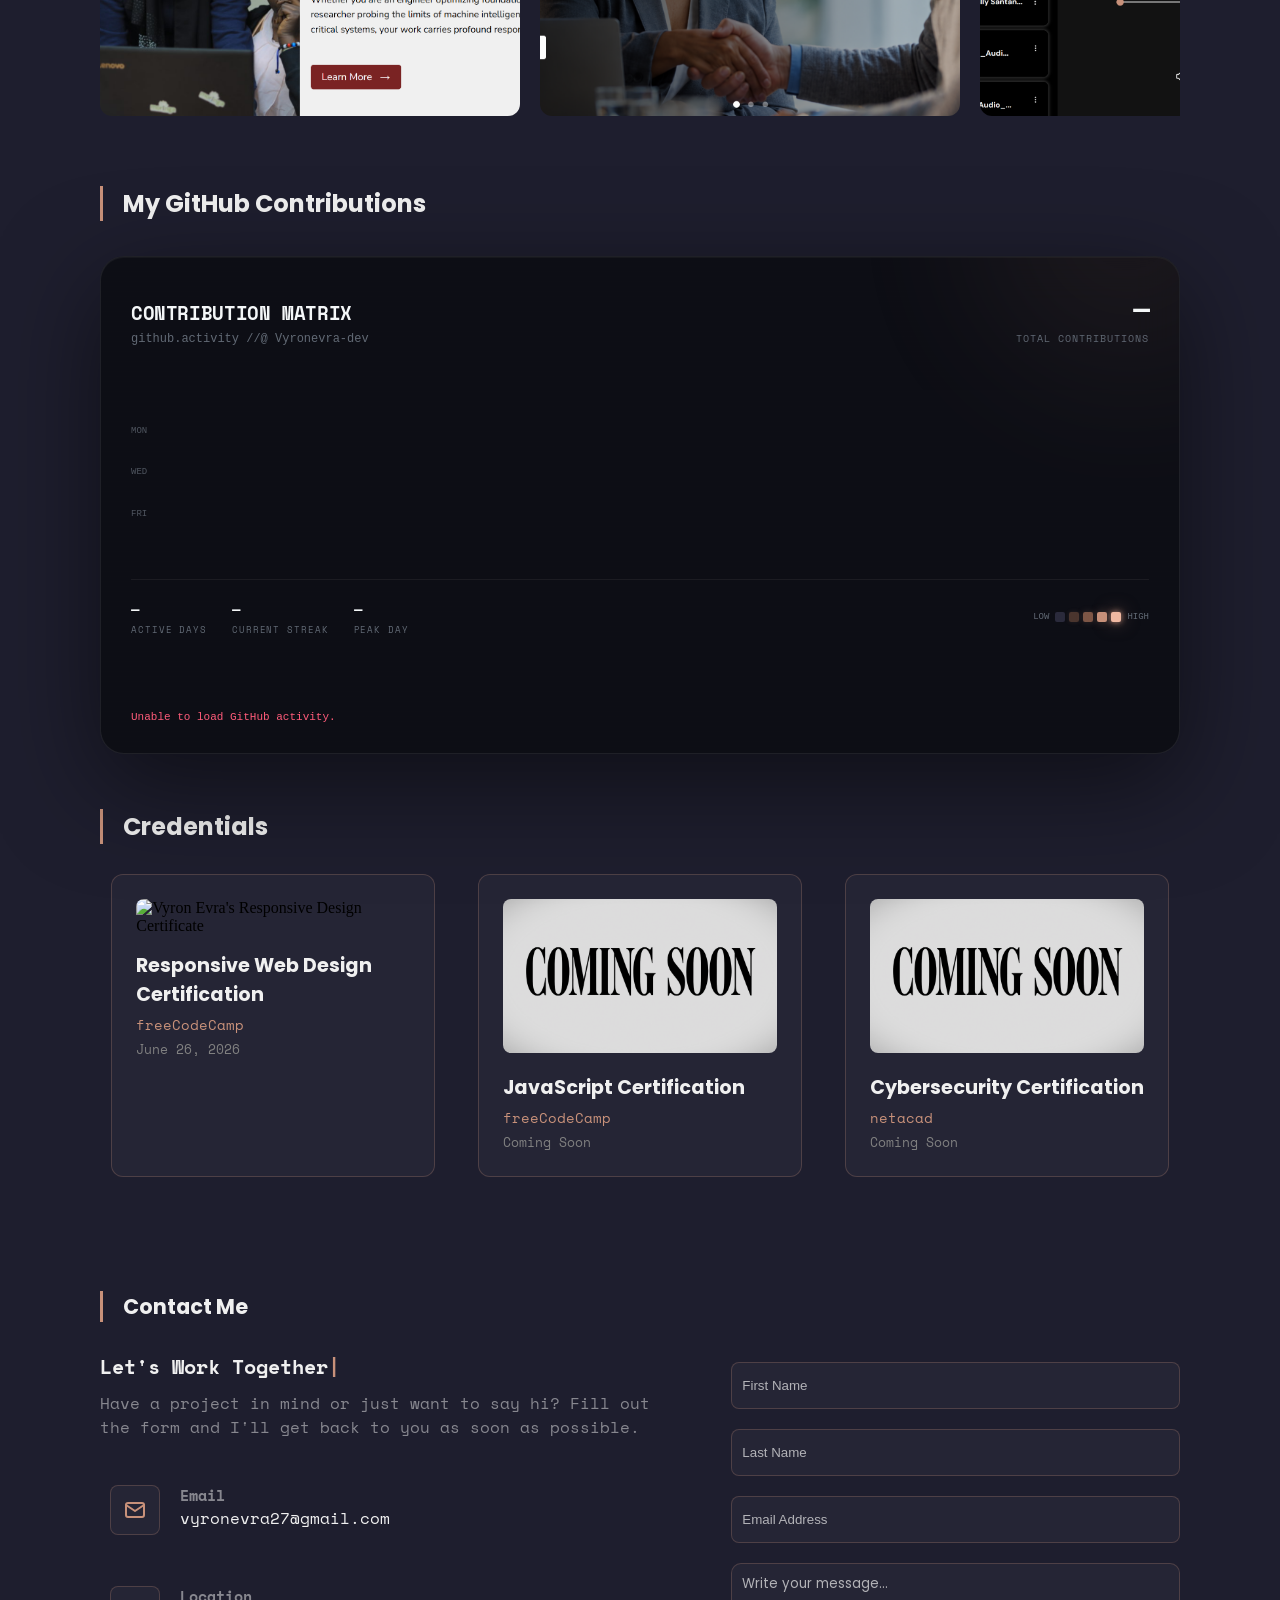
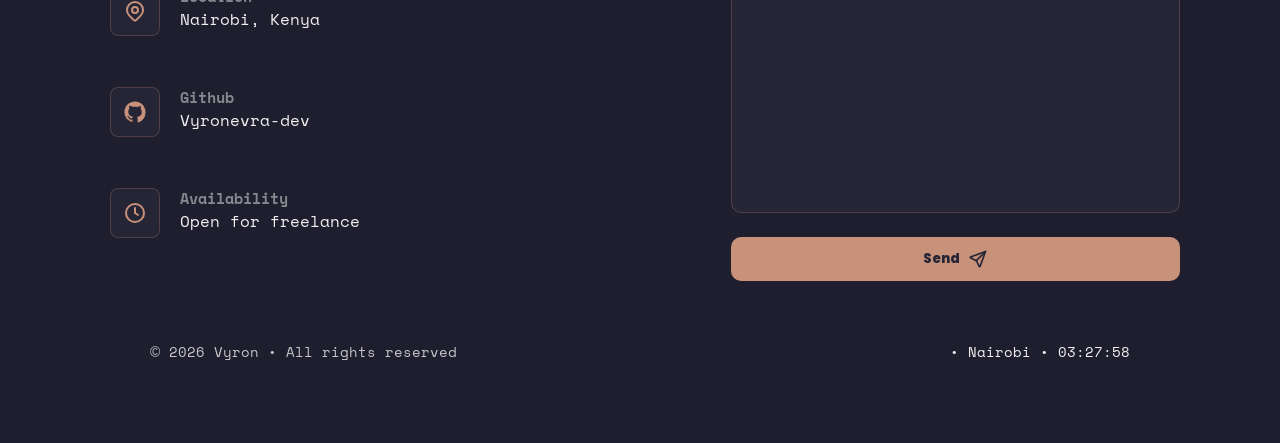
==== commit 7ca94415: "feat: removed the pre-loader screen" ====
--- a/index.html
+++ b/index.html
@@ -45,11 +45,6 @@
     <meta name="google-site-verification" content="yEJsl1r-T3qTux6mqNnXMrzdMZJDlEPQ63ahXtO_w8s" />
 </head>
 <body>
-
-    <div id="loader">
-        <div class="spinner"></div>
-    </div>
-
     <!-- Toast Notification -->
     <div class="toast" id="toast">
         <span id="toastMsg">Message sent!</span>
--- a/styles.css
+++ b/styles.css
@@ -64,44 +64,6 @@
     background-color: var(--background-color);
     overflow-x: hidden;
     width: 100%;
-}
-
-/* Pre-loader */
-#loader {
-    position: fixed;
-    inset: 0;
-    background: var(--background-color);
-    display: flex;
-    align-items: center;
-    justify-content: center;
-    flex-direction: column;
-    z-index: 10000;
-    transition: opacity 0.4s ease;
-}
-
-#loader.hidden-loader {
-    opacity: 0;
-    pointer-events: none;
-}
-
-.spinner {
-    width: 80px;
-    height: 80px;
-    border: 8px solid rgba(255, 255, 255, 0.1);
-    border-top: 8px solid #C8917A;
-    border-radius: 50%;
-    animation: spin 1s linear infinite;
-    margin: 50px auto;
-}
-
-@keyframes spin {
-    from {
-        transform: rotate(0deg);
-    }
-
-    to {
-        transform: rotate(360deg);
-    }
 }
 
 /* Toast Notification */
